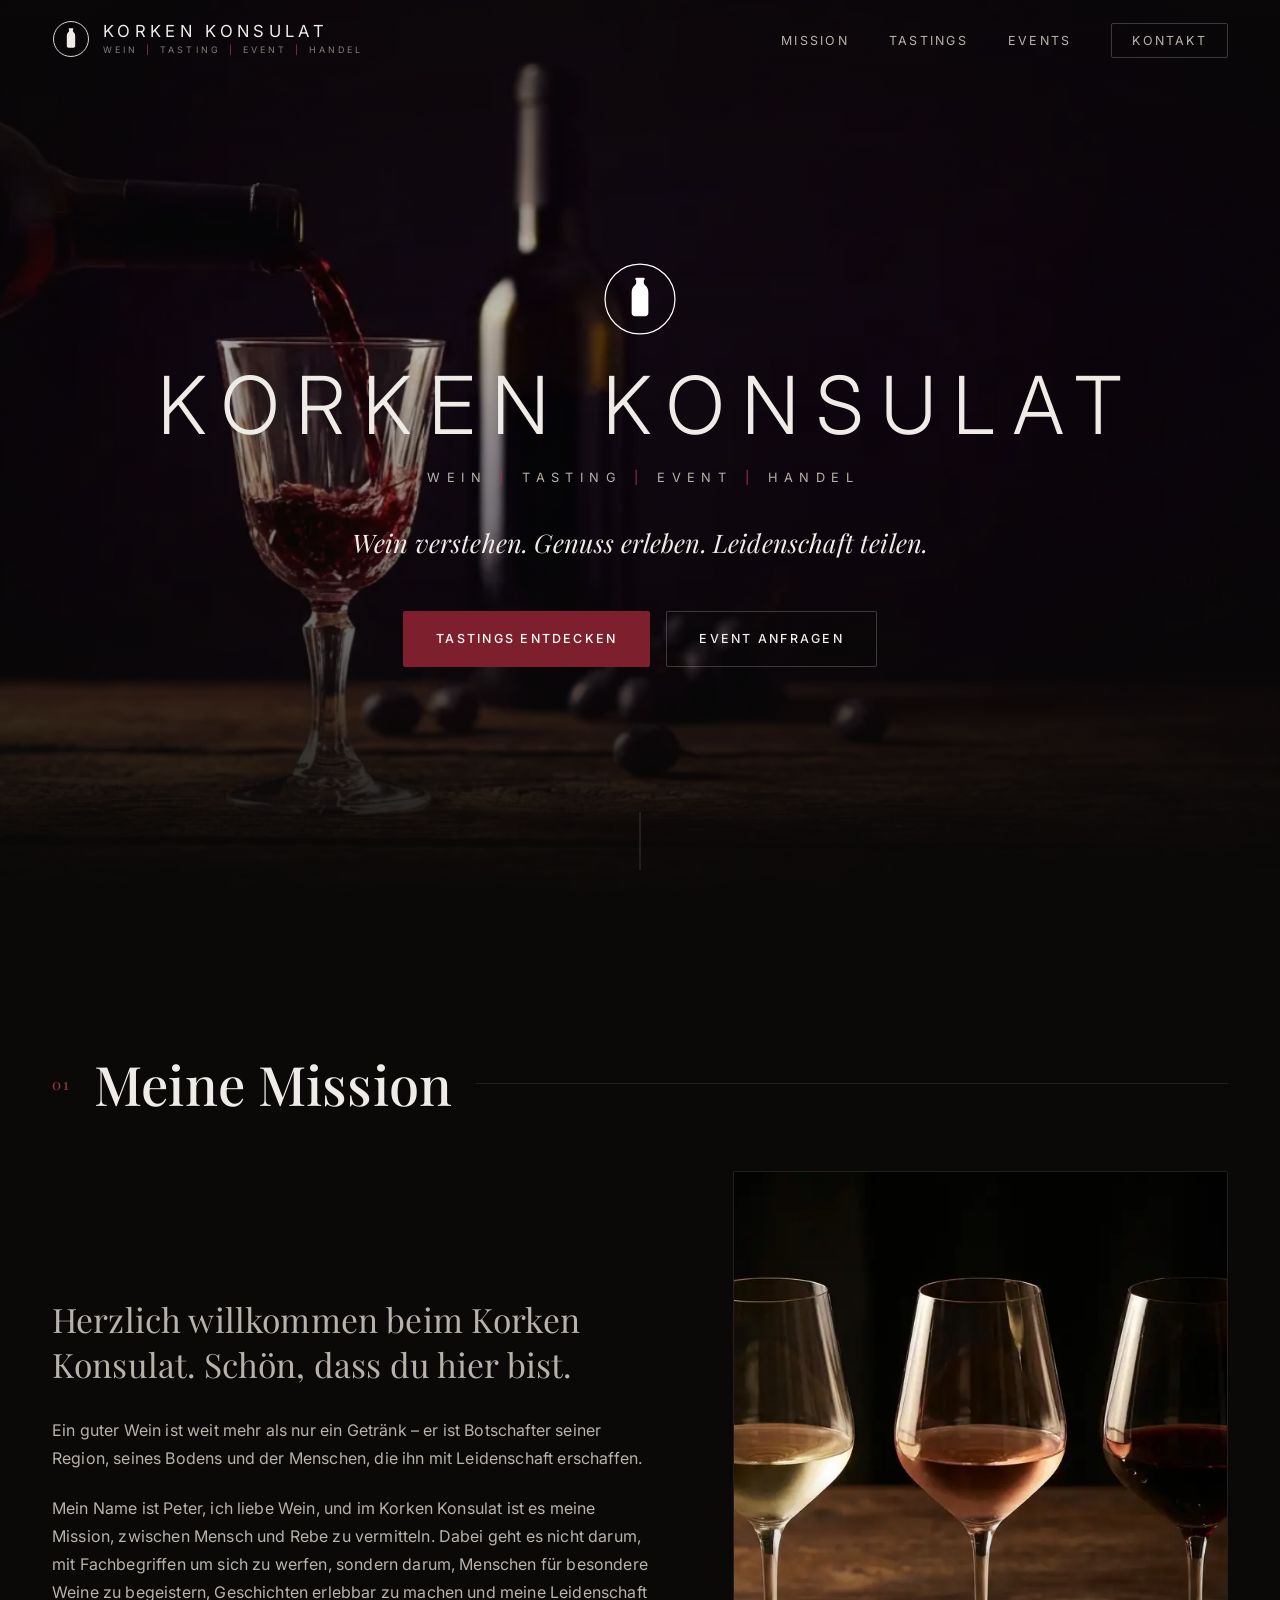
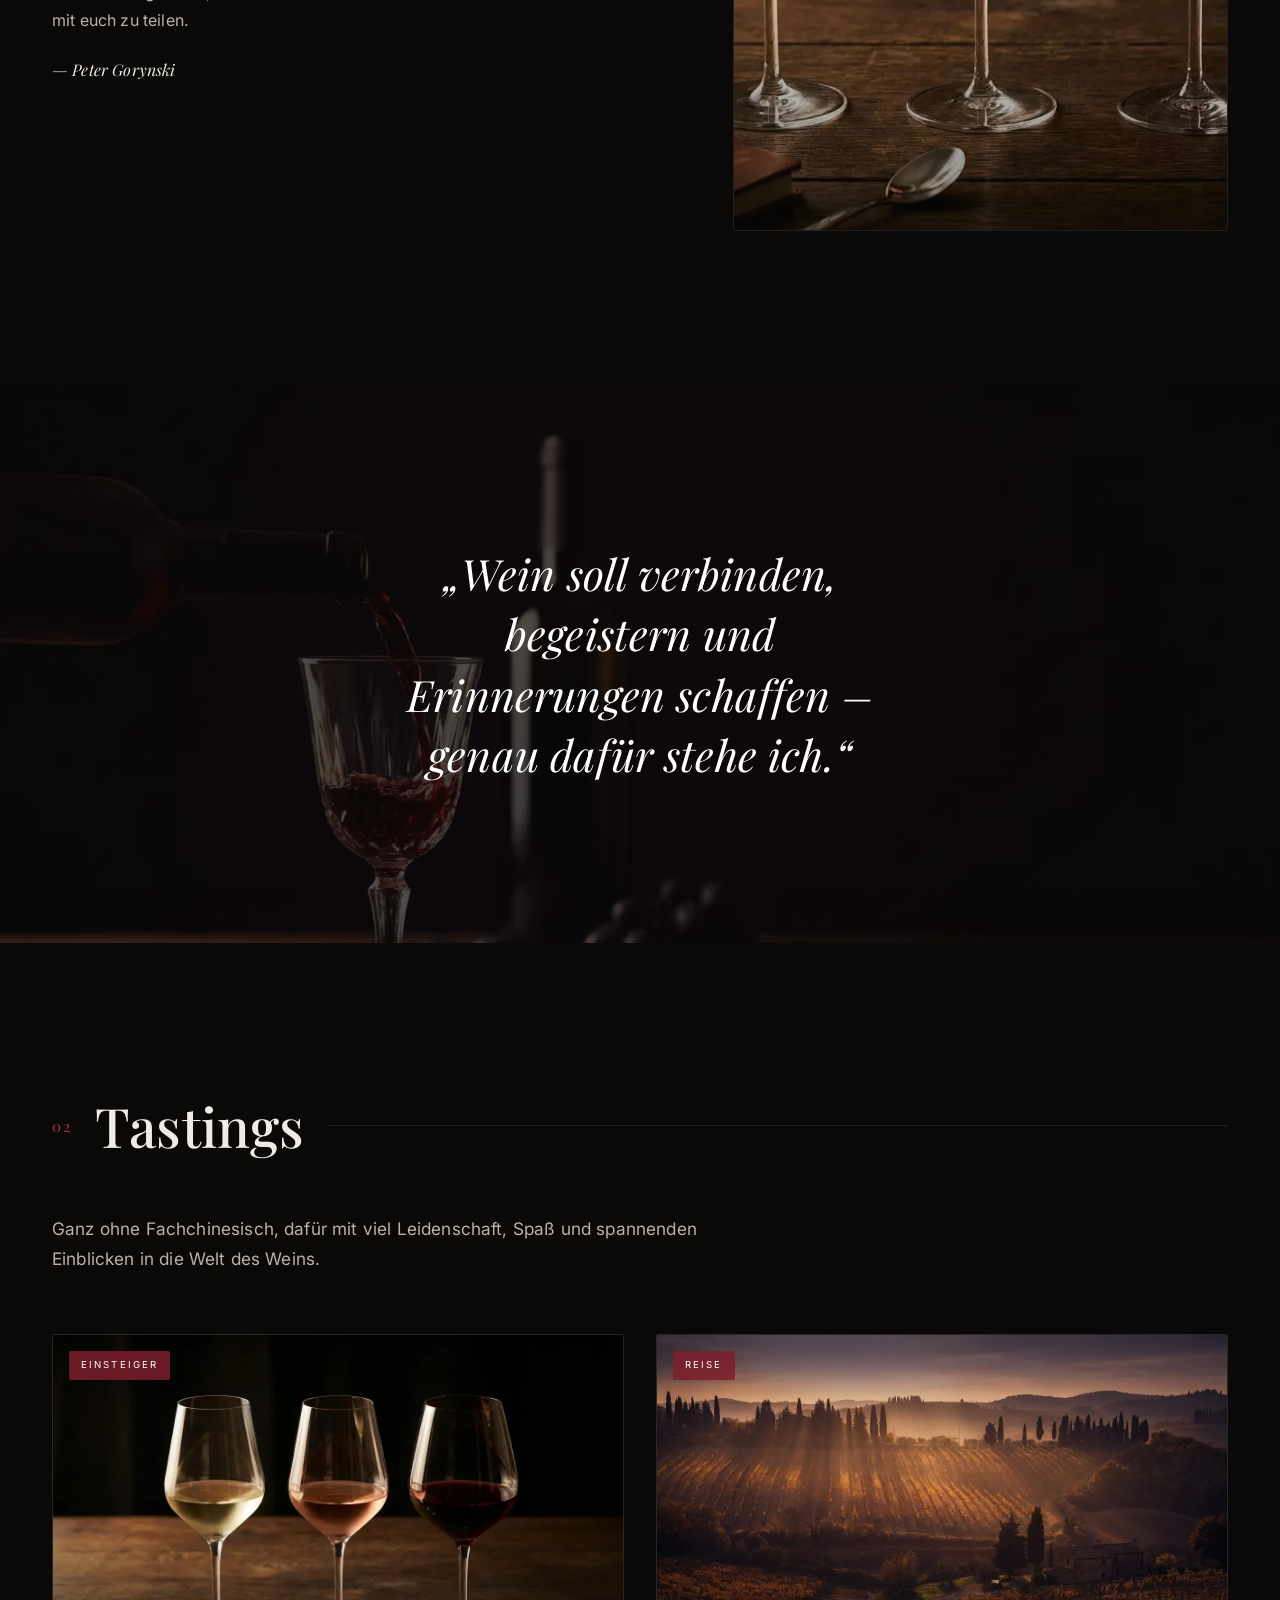
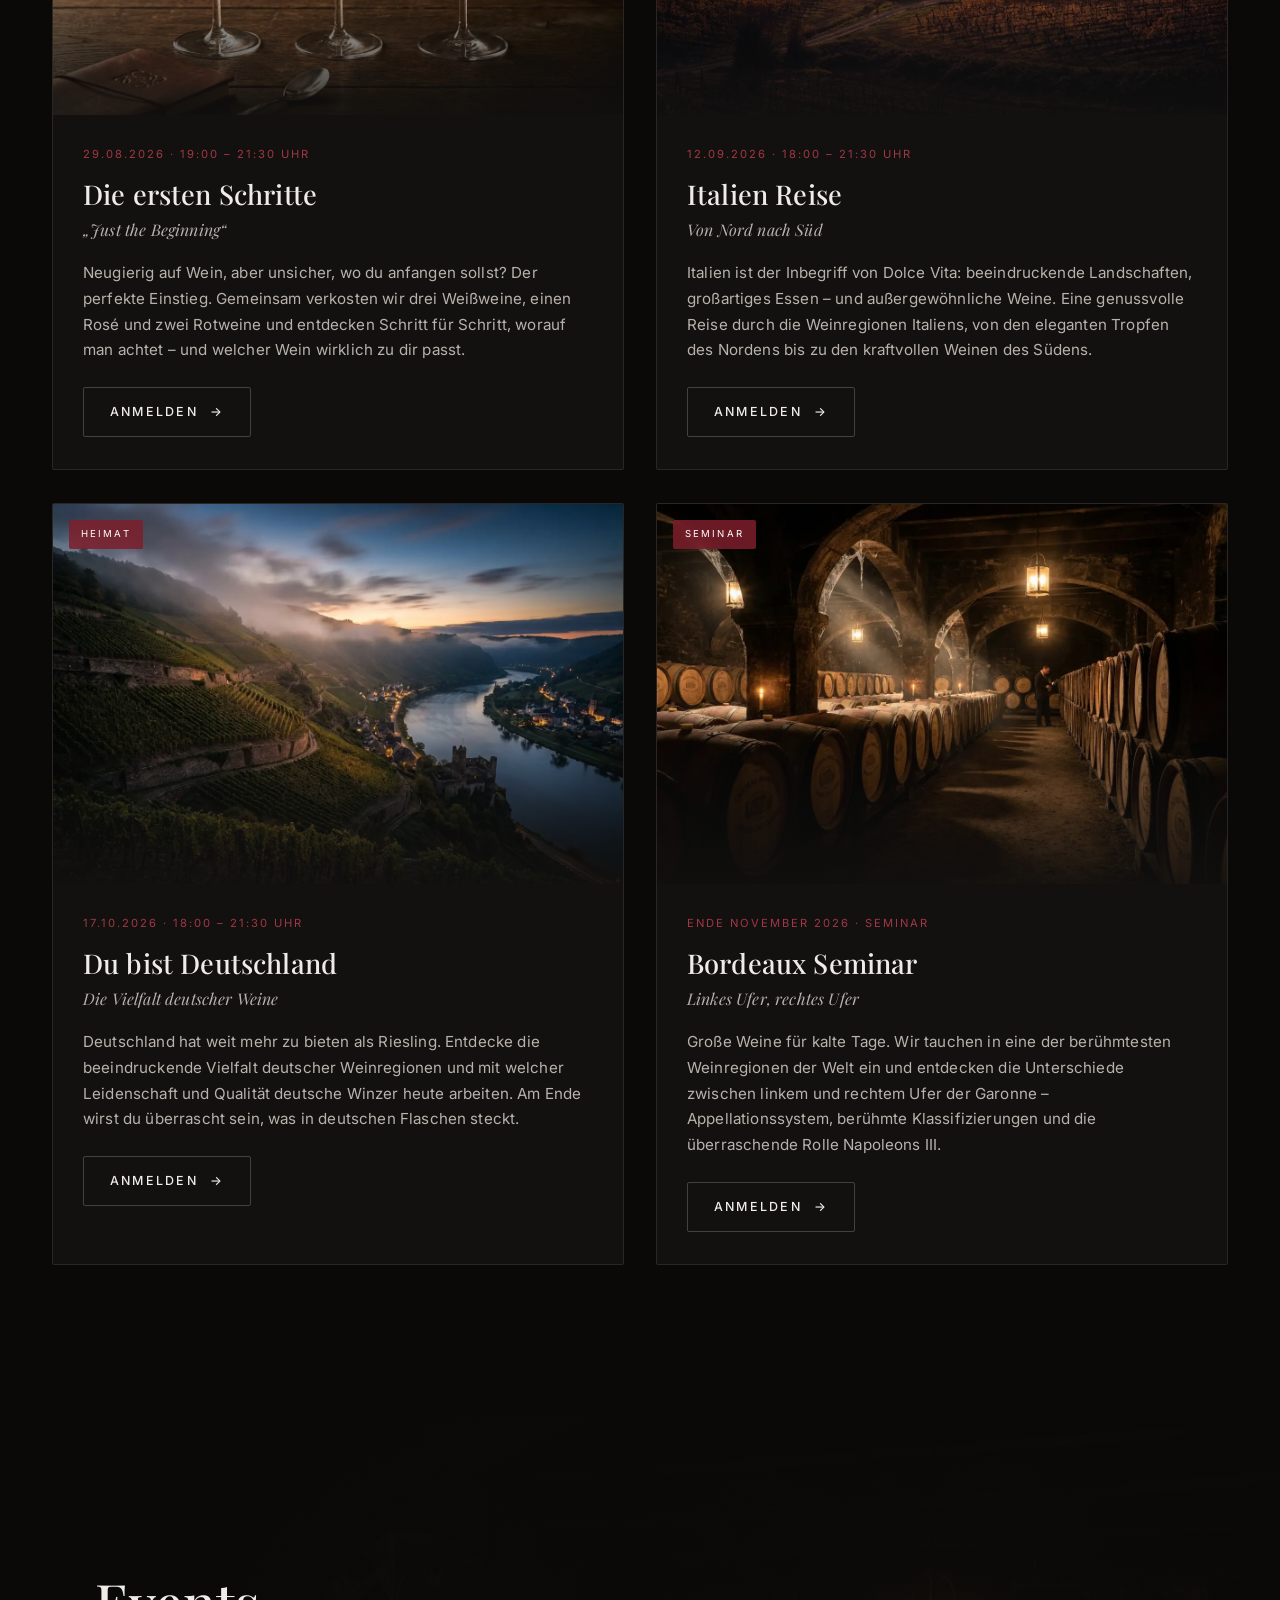
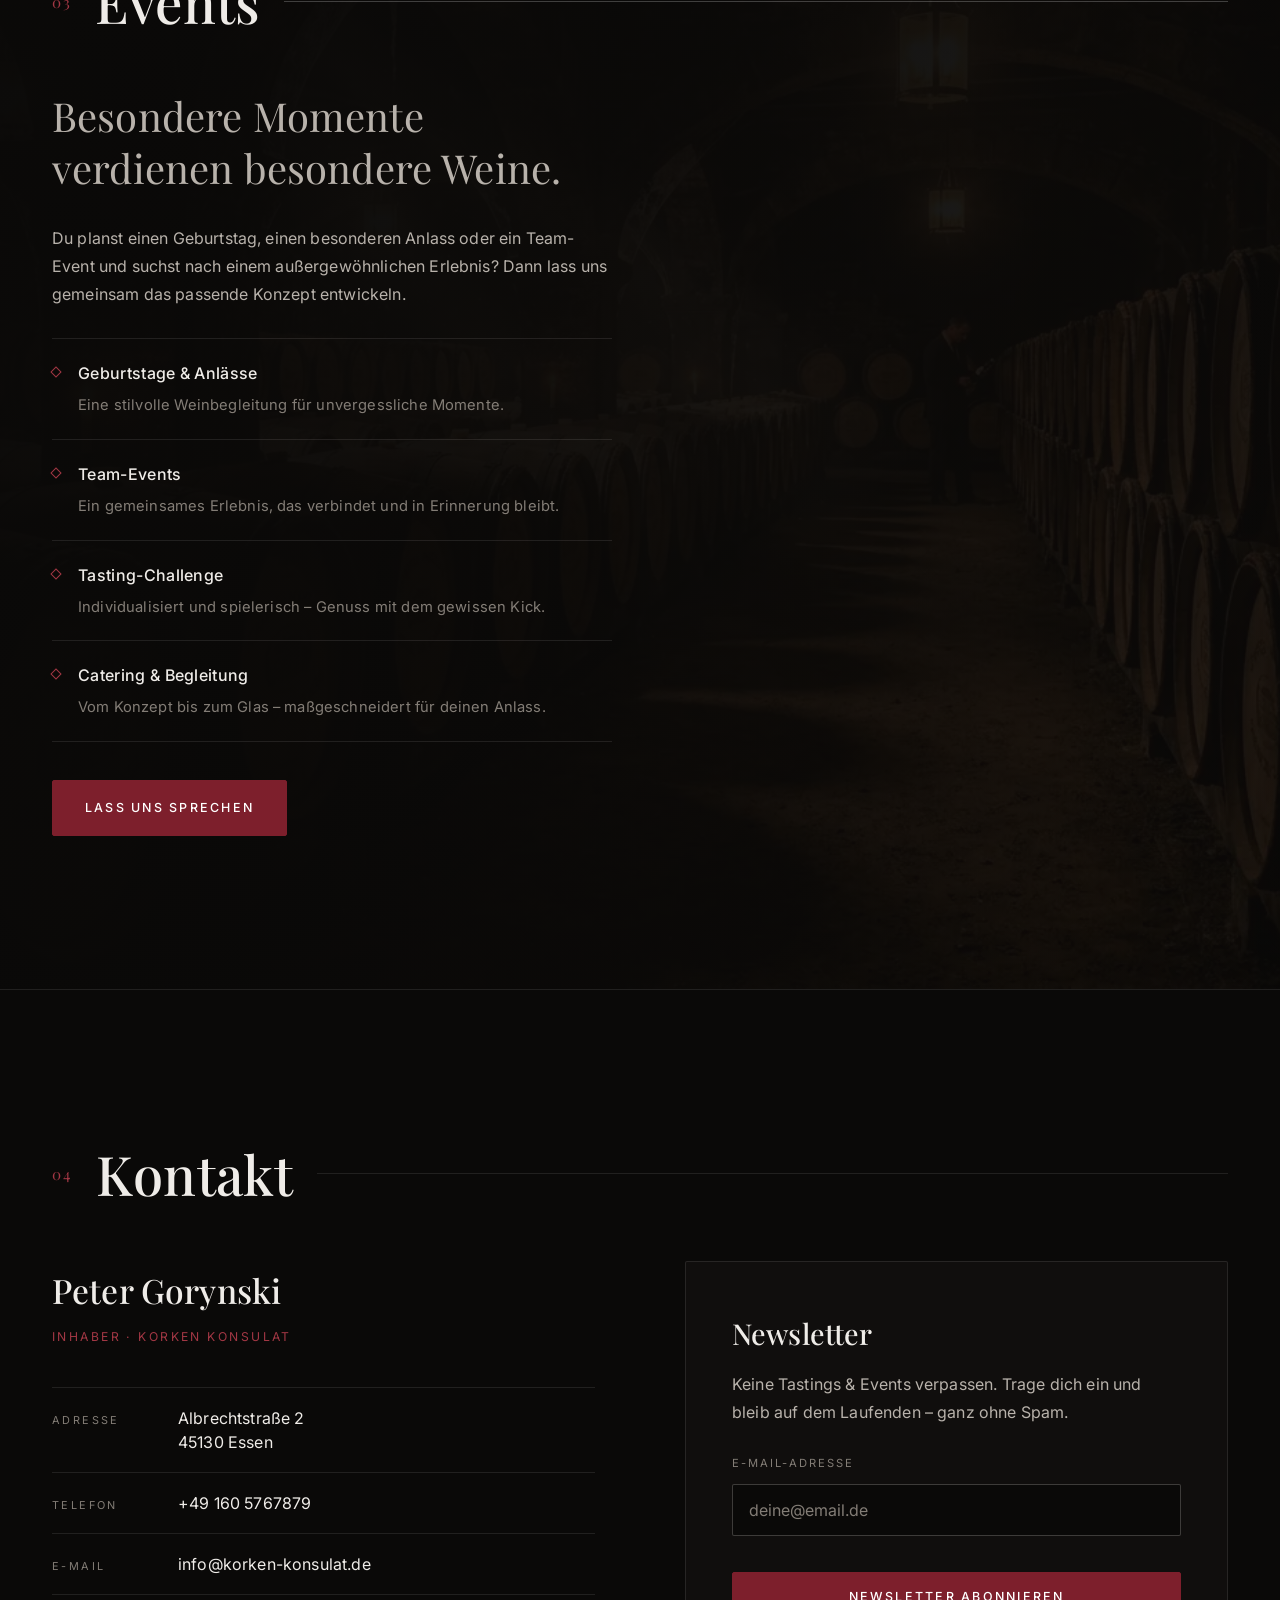
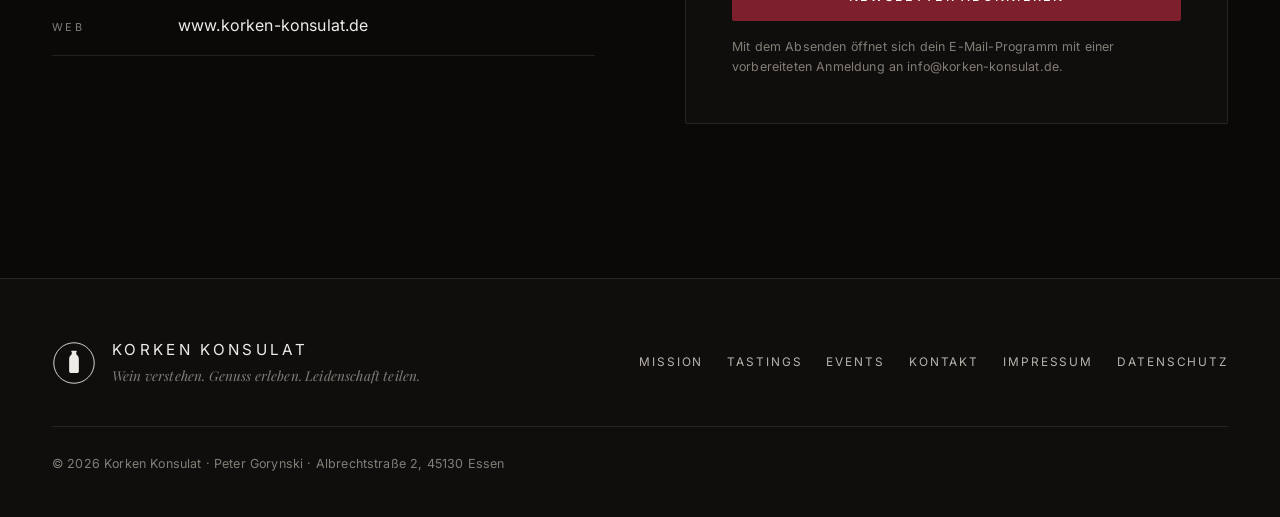
==== index.html @ 7cf1b7b3 "Initial commit" ====
<!DOCTYPE html>
<html lang="de">
<head>
  <meta charset="UTF-8" />
  <meta name="viewport" content="width=device-width, initial-scale=1.0" />
  <title>Korken Konsulat — Wein verstehen. Genuss erleben. Leidenschaft teilen.</title>
  <meta name="description" content="Korken Konsulat in Essen — Weintastings, Events & Handel. Peter Gorynski vermittelt zwischen Mensch und Rebe: besondere Weine, erlebbare Geschichten, gemeinsame Genussmomente." />
  <meta name="theme-color" content="#0a0908" />

  <meta property="og:title" content="Korken Konsulat — Wein verstehen. Genuss erleben." />
  <meta property="og:description" content="Weintastings, Events & Handel in Essen. Leidenschaft für besondere Weine." />
  <meta property="og:type" content="website" />
  <meta property="og:image" content="assets/img/hero.webp" />

  <link rel="icon" type="image/svg+xml" href="assets/emblem.svg" />

  <link rel="preconnect" href="https://fonts.googleapis.com" />
  <link rel="preconnect" href="https://fonts.gstatic.com" crossorigin />
  <link href="https://fonts.googleapis.com/css2?family=Inter:wght@200;300;400;500;600&family=Playfair+Display:ital,wght@0,400;0,500;0,600;1,400;1,500&display=swap" rel="stylesheet" />

  <link rel="preload" as="image" href="assets/img/hero.webp" />
  <link rel="stylesheet" href="styles.css" />
</head>
<body>
  <a class="skip-link" href="#mission">Zum Inhalt springen</a>

  <!-- ====================== HEADER / NAV ====================== -->
  <header class="site-header" id="siteHeader">
    <div class="container nav-inner">
      <a class="brand" href="#hero" aria-label="Korken Konsulat — Startseite">
        <span class="brand-emblem" aria-hidden="true">
          <svg viewBox="0 0 100 100" fill="none"><circle cx="50" cy="50" r="46" stroke="currentColor" stroke-width="2.4"/><path d="M45 24 h10 v4.5 c0 1.4 0.5 2.2 1.4 3 c3.1 2.7 4.6 5.6 4.6 10.2 v26.8 c0 2.4 -1.9 4.2 -4.2 4.2 h-13.6 c-2.3 0 -4.2 -1.8 -4.2 -4.2 v-26.8 c0 -4.6 1.5 -7.5 4.6 -10.2 c0.9 -0.8 1.4 -1.6 1.4 -3 z" fill="currentColor"/><rect x="44" y="22" width="12" height="3.4" rx="1" fill="currentColor"/></svg>
        </span>
        <span class="brand-text">
          <span class="brand-name">Korken Konsulat</span>
          <span class="brand-sub">Wein <i>|</i> Tasting <i>|</i> Event <i>|</i> Handel</span>
        </span>
      </a>

      <nav class="nav" aria-label="Hauptnavigation">
        <ul class="nav-list" id="navList">
          <li><a href="#mission">Mission</a></li>
          <li><a href="#tastings">Tastings</a></li>
          <li><a href="#events">Events</a></li>
          <li><a href="#kontakt" class="nav-cta">Kontakt</a></li>
        </ul>
      </nav>

      <button class="nav-toggle" id="navToggle" aria-label="Menü öffnen" aria-expanded="false" aria-controls="navList">
        <span></span><span></span><span></span>
      </button>
    </div>
  </header>

  <main>
    <!-- ====================== HERO ====================== -->
    <section class="hero" id="hero">
      <div class="hero-media" aria-hidden="true">
        <img src="assets/img/hero.webp" alt="" class="hero-img" fetchpriority="high" />
        <div class="hero-scrim"></div>
      </div>

      <div class="container hero-inner">
        <span class="hero-emblem reveal" aria-hidden="true">
          <svg viewBox="0 0 100 100" fill="none"><circle cx="50" cy="50" r="46" stroke="currentColor" stroke-width="1.6"/><path d="M45 24 h10 v4.5 c0 1.4 0.5 2.2 1.4 3 c3.1 2.7 4.6 5.6 4.6 10.2 v26.8 c0 2.4 -1.9 4.2 -4.2 4.2 h-13.6 c-2.3 0 -4.2 -1.8 -4.2 -4.2 v-26.8 c0 -4.6 1.5 -7.5 4.6 -10.2 c0.9 -0.8 1.4 -1.6 1.4 -3 z" fill="currentColor"/><rect x="44" y="22" width="12" height="3.4" rx="1" fill="currentColor"/></svg>
        </span>
        <h1 class="hero-title reveal">Korken Konsulat</h1>
        <p class="hero-sub reveal">Wein <i>|</i> Tasting <i>|</i> Event <i>|</i> Handel</p>
        <p class="hero-tagline reveal">Wein verstehen. Genuss erleben. Leidenschaft teilen.</p>
        <div class="hero-actions reveal">
          <a href="#tastings" class="btn btn-primary">Tastings entdecken</a>
          <a href="#kontakt" class="btn btn-ghost">Event anfragen</a>
        </div>
      </div>

      <a href="#mission" class="scroll-hint" aria-label="Weiter scrollen">
        <span class="scroll-hint-line"></span>
      </a>
    </section>

    <!-- ====================== 01 — MISSION ====================== -->
    <section class="section mission" id="mission">
      <div class="container">
        <div class="section-head reveal">
          <span class="section-index">01</span>
          <h2 class="section-title">Meine Mission</h2>
          <span class="section-rule" aria-hidden="true"></span>
        </div>

        <div class="mission-grid">
          <div class="mission-text reveal">
            <p class="lead">Herzlich willkommen beim Korken Konsulat. Schön, dass du hier bist.</p>
            <p>Ein guter Wein ist weit mehr als nur ein Getränk – er ist Botschafter seiner Region, seines Bodens und der Menschen, die ihn mit Leidenschaft erschaffen.</p>
            <p>Mein Name ist Peter, ich liebe Wein, und im Korken Konsulat ist es meine Mission, zwischen Mensch und Rebe zu vermitteln. Dabei geht es nicht darum, mit Fachbegriffen um sich zu werfen, sondern darum, Menschen für besondere Weine zu begeistern, Geschichten erlebbar zu machen und meine Leidenschaft mit euch zu teilen.</p>
            <p class="mission-sign">— Peter Gorynski</p>
          </div>
          <figure class="mission-figure reveal">
            <div class="figure-frame">
              <img src="assets/img/tasting-beginning.webp" alt="Drei Weingläser mit Weiß-, Rosé- und Rotwein auf dunklem Holztisch" loading="lazy" />
            </div>
          </figure>
        </div>
      </div>
    </section>

    <!-- ====================== PARALLAX CLAIM ====================== -->
    <section class="claim-band" aria-label="Leitgedanke">
      <div class="claim-media" aria-hidden="true">
        <img src="assets/img/hero.webp" alt="" loading="lazy" />
        <div class="claim-scrim"></div>
      </div>
      <div class="container claim-inner reveal">
        <p class="claim-text">„Wein soll verbinden, begeistern und Erinnerungen schaffen – genau dafür stehe ich.“</p>
      </div>
    </section>

    <!-- ====================== 02 — TASTINGS ====================== -->
    <section class="section tastings" id="tastings">
      <div class="container">
        <div class="section-head reveal">
          <span class="section-index">02</span>
          <h2 class="section-title">Tastings</h2>
          <span class="section-rule" aria-hidden="true"></span>
        </div>
        <p class="section-intro reveal">Ganz ohne Fachchinesisch, dafür mit viel Leidenschaft, Spaß und spannenden Einblicken in die Welt des Weins.</p>

        <div class="card-grid">

          <!-- Card 1 -->
          <article class="tasting-card reveal">
            <div class="card-media">
              <img src="assets/img/tasting-beginning.webp" alt="Weiß-, Rosé- und Rotwein in Gläsern nebeneinander" loading="lazy" />
              <span class="card-tag">Einsteiger</span>
            </div>
            <div class="card-body">
              <span class="card-date">29.08.2026 · 19:00 – 21:30 Uhr</span>
              <h3 class="card-title">Die ersten Schritte</h3>
              <p class="card-subtitle">„Just the Beginning“</p>
              <p class="card-text">Neugierig auf Wein, aber unsicher, wo du anfangen sollst? Der perfekte Einstieg. Gemeinsam verkosten wir drei Weißweine, einen Rosé und zwei Rotweine und entdecken Schritt für Schritt, worauf man achtet – und welcher Wein wirklich zu dir passt.</p>
              <a class="btn btn-card" href="mailto:info@korken-konsulat.de?subject=Anmeldung%20Tasting%20%E2%80%9EDie%20ersten%20Schritte%E2%80%9C%20%E2%80%93%2005.09.2026&body=Hallo%20Peter%2C%0A%0Aich%20m%C3%B6chte%20mich%20f%C3%BCr%20das%20Tasting%20%E2%80%9EDie%20ersten%20Schritte%E2%80%9C%20am%2005.09.2026%20anmelden.%0A%0AAnzahl%20Personen%3A%20%0AName%3A%20%0ATelefon%3A%20%0A%0AViele%20Gr%C3%BC%C3%9Fe">Anmelden<span class="btn-arrow" aria-hidden="true">→</span></a>
            </div>
          </article>

          <!-- Card 2 -->
          <article class="tasting-card reveal">
            <div class="card-media">
              <img src="assets/img/tasting-italy.webp" alt="Toskanische Weinberge in der Abenddämmerung mit Zypressen" loading="lazy" />
              <span class="card-tag">Reise</span>
            </div>
            <div class="card-body">
              <span class="card-date">12.09.2026 · 18:00 – 21:30 Uhr</span>
              <h3 class="card-title">Italien Reise</h3>
              <p class="card-subtitle">Von Nord nach Süd</p>
              <p class="card-text">Italien ist der Inbegriff von Dolce Vita: beeindruckende Landschaften, großartiges Essen – und außergewöhnliche Weine. Eine genussvolle Reise durch die Weinregionen Italiens, von den eleganten Tropfen des Nordens bis zu den kraftvollen Weinen des Südens.</p>
              <a class="btn btn-card" href="mailto:info@korken-konsulat.de?subject=Anmeldung%20Tasting%20%E2%80%9EItalien%20Reise%E2%80%9C%20%E2%80%93%2012.09.2026&body=Hallo%20Peter%2C%0A%0Aich%20m%C3%B6chte%20mich%20f%C3%BCr%20das%20Tasting%20%E2%80%9EItalien%20Reise%E2%80%9C%20am%2012.09.2026%20anmelden.%0A%0AAnzahl%20Personen%3A%20%0AName%3A%20%0ATelefon%3A%20%0A%0AViele%20Gr%C3%BC%C3%9Fe">Anmelden<span class="btn-arrow" aria-hidden="true">→</span></a>
            </div>
          </article>

          <!-- Card 3 -->
          <article class="tasting-card reveal">
            <div class="card-media">
              <img src="assets/img/tasting-germany.webp" alt="Steile Mosel-Weinberge in der Dämmerung über dem Fluss" loading="lazy" />
              <span class="card-tag">Heimat</span>
            </div>
            <div class="card-body">
              <span class="card-date">17.10.2026 · 18:00 – 21:30 Uhr</span>
              <h3 class="card-title">Du bist Deutschland</h3>
              <p class="card-subtitle">Die Vielfalt deutscher Weine</p>
              <p class="card-text">Deutschland hat weit mehr zu bieten als Riesling. Entdecke die beeindruckende Vielfalt deutscher Weinregionen und mit welcher Leidenschaft und Qualität deutsche Winzer heute arbeiten. Am Ende wirst du überrascht sein, was in deutschen Flaschen steckt.</p>
              <a class="btn btn-card" href="mailto:info@korken-konsulat.de?subject=Anmeldung%20Tasting%20%E2%80%9EDu%20bist%20Deutschland%E2%80%9C%20%E2%80%93%2017.10.2026&body=Hallo%20Peter%2C%0A%0Aich%20m%C3%B6chte%20mich%20f%C3%BCr%20das%20Tasting%20%E2%80%9EDu%20bist%20Deutschland%E2%80%9C%20am%2017.10.2026%20anmelden.%0A%0AAnzahl%20Personen%3A%20%0AName%3A%20%0ATelefon%3A%20%0A%0AViele%20Gr%C3%BC%C3%9Fe">Anmelden<span class="btn-arrow" aria-hidden="true">→</span></a>
            </div>
          </article>

          <!-- Card 4 -->
          <article class="tasting-card reveal">
            <div class="card-media">
              <img src="assets/img/tasting-bordeaux.webp" alt="Eichenfässer in einem dunklen Bordeaux-Weinkeller im Kerzenlicht" loading="lazy" />
              <span class="card-tag">Seminar</span>
            </div>
            <div class="card-body">
              <span class="card-date">Ende November 2026 · Seminar</span>
              <h3 class="card-title">Bordeaux Seminar</h3>
              <p class="card-subtitle">Linkes Ufer, rechtes Ufer</p>
              <p class="card-text">Große Weine für kalte Tage. Wir tauchen in eine der berühmtesten Weinregionen der Welt ein und entdecken die Unterschiede zwischen linkem und rechtem Ufer der Garonne – Appellationssystem, berühmte Klassifizierungen und die überraschende Rolle Napoleons III.</p>
              <a class="btn btn-card" href="mailto:info@korken-konsulat.de?subject=Anmeldung%20Bordeaux%20Seminar%20%E2%80%93%20Ende%20November%202026&body=Hallo%20Peter%2C%0A%0Aich%20m%C3%B6chte%20mich%20f%C3%BCr%20das%20Bordeaux%20Seminar%20(Ende%20November%202026)%20vormerken%20lassen.%0A%0AAnzahl%20Personen%3A%20%0AName%3A%20%0ATelefon%3A%20%0A%0AViele%20Gr%C3%BC%C3%9Fe">Anmelden<span class="btn-arrow" aria-hidden="true">→</span></a>
            </div>
          </article>

        </div>
      </div>
    </section>

    <!-- ====================== 03 — EVENTS ====================== -->
    <section class="section events" id="events">
      <div class="events-media" aria-hidden="true">
        <img src="assets/img/tasting-bordeaux.webp" alt="" loading="lazy" />
        <div class="events-scrim"></div>
      </div>
      <div class="container">
        <div class="section-head section-head--light reveal">
          <span class="section-index">03</span>
          <h2 class="section-title">Events</h2>
          <span class="section-rule" aria-hidden="true"></span>
        </div>

        <div class="events-panel reveal">
          <p class="events-claim">Besondere Momente verdienen besondere Weine.</p>
          <p>Du planst einen Geburtstag, einen besonderen Anlass oder ein Team-Event und suchst nach einem außergewöhnlichen Erlebnis? Dann lass uns gemeinsam das passende Konzept entwickeln.</p>

          <ul class="events-list">
            <li><span class="event-bullet" aria-hidden="true"></span><div><strong>Geburtstage &amp; Anlässe</strong><span>Eine stilvolle Weinbegleitung für unvergessliche Momente.</span></div></li>
            <li><span class="event-bullet" aria-hidden="true"></span><div><strong>Team-Events</strong><span>Ein gemeinsames Erlebnis, das verbindet und in Erinnerung bleibt.</span></div></li>
            <li><span class="event-bullet" aria-hidden="true"></span><div><strong>Tasting-Challenge</strong><span>Individualisiert und spielerisch – Genuss mit dem gewissen Kick.</span></div></li>
            <li><span class="event-bullet" aria-hidden="true"></span><div><strong>Catering &amp; Begleitung</strong><span>Vom Konzept bis zum Glas – maßgeschneidert für deinen Anlass.</span></div></li>
          </ul>

          <a class="btn btn-primary" href="mailto:info@korken-konsulat.de?subject=Event-Anfrage%20Korken%20Konsulat&body=Hallo%20Peter%2C%0A%0Aich%20interessiere%20mich%20f%C3%BCr%20ein%20individuelles%20Event.%0A%0AAnlass%3A%20%0ADatum%20(Wunsch)%3A%20%0AAnzahl%20Personen%3A%20%0AName%3A%20%0ATelefon%3A%20%0A%0AViele%20Gr%C3%BC%C3%9Fe">Lass uns sprechen</a>
        </div>
      </div>
    </section>

    <!-- ====================== 04 — KONTAKT ====================== -->
    <section class="section kontakt" id="kontakt">
      <div class="container">
        <div class="section-head reveal">
          <span class="section-index">04</span>
          <h2 class="section-title">Kontakt</h2>
          <span class="section-rule" aria-hidden="true"></span>
        </div>

        <div class="kontakt-grid">
          <div class="kontakt-info reveal">
            <p class="kontakt-name">Peter Gorynski</p>
            <p class="kontakt-role">Inhaber · Korken Konsulat</p>
            <ul class="kontakt-details">
              <li>
                <span class="k-label">Adresse</span>
                <a href="https://maps.google.com/?q=Albrechtstra%C3%9Fe%202%2C%2045130%20Essen" target="_blank" rel="noopener">Albrechtstraße 2<br />45130 Essen</a>
              </li>
              <li><span class="k-label">Telefon</span><a href="tel:+491605767879">+49 160 5767879</a></li>
              <li><span class="k-label">E-Mail</span><a href="mailto:info@korken-konsulat.de">info@korken-konsulat.de</a></li>
              <li><span class="k-label">Web</span><a href="https://www.korken-konsulat.de" target="_blank" rel="noopener">www.korken-konsulat.de</a></li>
            </ul>
          </div>

          <div class="kontakt-newsletter reveal">
            <h3 class="newsletter-title">Newsletter</h3>
            <p class="newsletter-text">Keine Tastings &amp; Events verpassen. Trage dich ein und bleib auf dem Laufenden – ganz ohne Spam.</p>
            <form class="newsletter-form" id="newsletterForm" novalidate>
              <label class="field">
                <span class="field-label">E-Mail-Adresse</span>
                <input type="email" id="newsletterEmail" name="email" placeholder="deine@email.de" autocomplete="email" required />
              </label>
              <p class="form-error" id="newsletterError" role="alert" aria-live="polite"></p>
              <button type="submit" class="btn btn-primary btn-block">Newsletter abonnieren</button>
              <p class="form-note">Mit dem Absenden öffnet sich dein E-Mail-Programm mit einer vorbereiteten Anmeldung an info@korken-konsulat.de.</p>
            </form>
          </div>
        </div>
      </div>
    </section>
  </main>

  <!-- ====================== FOOTER ====================== -->
  <footer class="site-footer">
    <div class="container footer-inner">
      <div class="footer-brand">
        <span class="brand-emblem footer-emblem" aria-hidden="true">
          <svg viewBox="0 0 100 100" fill="none"><circle cx="50" cy="50" r="46" stroke="currentColor" stroke-width="2"/><path d="M45 24 h10 v4.5 c0 1.4 0.5 2.2 1.4 3 c3.1 2.7 4.6 5.6 4.6 10.2 v26.8 c0 2.4 -1.9 4.2 -4.2 4.2 h-13.6 c-2.3 0 -4.2 -1.8 -4.2 -4.2 v-26.8 c0 -4.6 1.5 -7.5 4.6 -10.2 c0.9 -0.8 1.4 -1.6 1.4 -3 z" fill="currentColor"/><rect x="44" y="22" width="12" height="3.4" rx="1" fill="currentColor"/></svg>
        </span>
        <div>
          <p class="footer-name">Korken Konsulat</p>
          <p class="footer-claim">Wein verstehen. Genuss erleben. Leidenschaft teilen.</p>
        </div>
      </div>
      <nav class="footer-nav" aria-label="Footer-Navigation">
        <a href="#mission">Mission</a>
        <a href="#tastings">Tastings</a>
        <a href="#events">Events</a>
        <a href="#kontakt">Kontakt</a>
        <a href="impressum.html">Impressum</a>
        <a href="datenschutz.html">Datenschutz</a>
      </nav>
      <p class="footer-copy">© <span id="year"></span> Korken Konsulat · Peter Gorynski · Albrechtstraße 2, 45130 Essen</p>
    </div>
  </footer>

  <script src="script.js"></script>
</body>
</html>
---- styles.css ----
/* ===================================================================
   KORKEN KONSULAT — immersiv, cinematisch, dunkel
   Tiefschwarz · Weiß/Grau · dunkles Bordeauxrot · feine Linien
   =================================================================== */

:root {
  --bg:            #0a0908;
  --bg-elev:       #100e0d;
  --bg-card:       #121110;
  --bordeaux:      #7d1f2c;
  --bordeaux-soft: #a23744;
  --bordeaux-glow: rgba(125, 31, 44, 0.40);

  --text:          #efece8;
  --text-soft:     #b8b2ab;
  --text-muted:    #837d76;

  --line:          rgba(239, 236, 232, 0.10);
  --line-strong:   rgba(239, 236, 232, 0.22);

  --font-head: "Playfair Display", Georgia, "Times New Roman", serif;
  --font-body: "Inter", -apple-system, BlinkMacSystemFont, "Segoe UI", Roboto, sans-serif;

  --container: 1240px;
  --radius: 2px;
  --ease: cubic-bezier(0.22, 0.61, 0.36, 1);
  --header-h: 78px;
}

*, *::before, *::after { box-sizing: border-box; }
* { margin: 0; padding: 0; }

html {
  scroll-behavior: smooth;
  scroll-padding-top: var(--header-h);
  -webkit-text-size-adjust: 100%;
}

body {
  font-family: var(--font-body);
  background: var(--bg);
  color: var(--text);
  line-height: 1.75;
  font-size: 16px;
  letter-spacing: 0.01em;
  overflow-x: hidden;
  -webkit-font-smoothing: antialiased;
  text-rendering: optimizeLegibility;
}

img { display: block; max-width: 100%; height: auto; }
a { color: inherit; text-decoration: none; }
::selection { background: var(--bordeaux); color: #fff; }

.container {
  width: 100%;
  max-width: var(--container);
  margin-inline: auto;
  padding-inline: 32px;
}

.skip-link {
  position: absolute; left: -999px; top: 0;
  background: var(--bordeaux); color: #fff;
  padding: 10px 18px; z-index: 300;
}
.skip-link:focus { left: 12px; top: 12px; }

a:focus-visible, button:focus-visible, input:focus-visible {
  outline: 2px solid var(--bordeaux-soft);
  outline-offset: 3px;
  border-radius: var(--radius);
}

/* ===================================================================
   MARKE / EMBLEM
   =================================================================== */
.brand-emblem { display: inline-flex; color: var(--text); }
.brand-emblem svg { width: 100%; height: 100%; display: block; }

.brand-sub i,
.hero-sub i { color: var(--bordeaux-soft); font-style: normal; margin: 0 2px; }

/* ===================================================================
   HEADER / NAV
   =================================================================== */
.site-header {
  position: fixed; inset: 0 0 auto 0;
  height: var(--header-h); z-index: 100;
  display: flex; align-items: center;
  transition: background 0.4s var(--ease), border-color 0.4s var(--ease), backdrop-filter 0.4s var(--ease);
  border-bottom: 1px solid transparent;
}
.site-header.scrolled {
  background: rgba(10, 9, 8, 0.78);
  backdrop-filter: blur(16px);
  -webkit-backdrop-filter: blur(16px);
  border-bottom-color: var(--line);
}

.nav-inner { display: flex; align-items: center; justify-content: space-between; gap: 24px; }

.brand { display: flex; align-items: center; gap: 13px; }
.brand .brand-emblem { width: 38px; height: 38px; }
.brand-text { display: flex; flex-direction: column; line-height: 1.1; }
.brand-name {
  font-family: var(--font-body);
  font-weight: 400;
  font-size: 1.04rem;
  letter-spacing: 0.26em;
  text-transform: uppercase;
}
.brand-sub {
  font-size: 0.56rem;
  letter-spacing: 0.34em;
  text-transform: uppercase;
  color: var(--text-muted);
  margin-top: 5px;
}

.nav-list { list-style: none; display: flex; align-items: center; gap: 40px; }
.nav-list a {
  position: relative;
  font-size: 0.78rem; letter-spacing: 0.18em; text-transform: uppercase;
  color: var(--text-soft);
  transition: color 0.3s var(--ease);
  padding: 6px 0;
}
.nav-list a::after {
  content: ""; position: absolute; left: 0; bottom: 0;
  width: 0; height: 1px; background: var(--bordeaux-soft);
  transition: width 0.35s var(--ease);
}
.nav-list a:hover, .nav-list a.active { color: var(--text); }
.nav-list a:hover::after, .nav-list a.active::after { width: 100%; }

.nav-cta {
  border: 1px solid var(--line-strong);
  padding: 9px 20px !important;
  border-radius: var(--radius);
  transition: border-color 0.3s var(--ease), background 0.3s var(--ease), color 0.3s var(--ease) !important;
}
.nav-cta::after { display: none; }
.nav-cta:hover { border-color: var(--bordeaux); background: var(--bordeaux); color: #fff !important; }

.nav-toggle {
  display: none; flex-direction: column; justify-content: center; gap: 5px;
  width: 44px; height: 44px; background: none; border: 0; cursor: pointer;
}
.nav-toggle span {
  display: block; width: 24px; height: 1.5px; background: var(--text); margin-left: auto;
  transition: transform 0.35s var(--ease), opacity 0.25s var(--ease);
}
.nav-toggle[aria-expanded="true"] span:nth-child(1) { transform: translateY(6.5px) rotate(45deg); }
.nav-toggle[aria-expanded="true"] span:nth-child(2) { opacity: 0; }
.nav-toggle[aria-expanded="true"] span:nth-child(3) { transform: translateY(-6.5px) rotate(-45deg); }

/* ===================================================================
   BUTTONS
   =================================================================== */
.btn {
  display: inline-flex; align-items: center; justify-content: center; gap: 12px;
  font-family: var(--font-body);
  font-size: 0.78rem; font-weight: 500; letter-spacing: 0.18em; text-transform: uppercase;
  padding: 16px 32px; border-radius: var(--radius);
  cursor: pointer; border: 1px solid transparent;
  transition: background 0.35s var(--ease), color 0.35s var(--ease),
              border-color 0.35s var(--ease), transform 0.35s var(--ease), box-shadow 0.35s var(--ease);
  -webkit-tap-highlight-color: transparent;
}
.btn-primary { background: var(--bordeaux); color: #fff; border-color: var(--bordeaux); }
.btn-primary:hover {
  background: var(--bordeaux-soft); border-color: var(--bordeaux-soft);
  transform: translateY(-2px); box-shadow: 0 14px 34px -14px var(--bordeaux-glow);
}
.btn-ghost { background: rgba(10,9,8,0.25); color: var(--text); border-color: var(--line-strong); backdrop-filter: blur(4px); }
.btn-ghost:hover { border-color: #fff; color: #fff; transform: translateY(-2px); }
.btn-block { width: 100%; }

.btn-card {
  align-self: flex-start;
  background: transparent; color: var(--text);
  border: 1px solid var(--line-strong);
  padding: 13px 26px; margin-top: 24px;
}
.btn-card .btn-arrow { transition: transform 0.35s var(--ease); }
.btn-card:hover { background: var(--bordeaux); border-color: var(--bordeaux); color: #fff; }
.btn-card:hover .btn-arrow { transform: translateX(5px); }

/* ===================================================================
   HERO
   =================================================================== */
.hero {
  position: relative; min-height: 100vh; min-height: 100svh;
  display: flex; align-items: center; justify-content: center;
  text-align: center; overflow: hidden;
  padding: calc(var(--header-h) + 40px) 0 90px;
}
.hero-media { position: absolute; inset: 0; z-index: 0; }
.hero-img {
  width: 100%; height: 100%; object-fit: cover; object-position: center 40%;
  transform: scale(1.08); animation: heroZoom 14s var(--ease) forwards;
}
@keyframes heroZoom { to { transform: scale(1); } }
.hero-scrim {
  position: absolute; inset: 0;
  background:
    linear-gradient(to bottom, rgba(10,9,8,0.55) 0%, rgba(10,9,8,0.25) 35%, rgba(10,9,8,0.55) 70%, rgba(10,9,8,0.96) 100%),
    radial-gradient(80% 70% at 50% 45%, transparent 30%, rgba(10,9,8,0.55) 100%);
}
.hero-inner { position: relative; z-index: 2; }
.hero-emblem { display: inline-flex; width: 76px; height: 76px; color: #fff; margin-bottom: 26px; }
.hero-title {
  font-family: var(--font-body);
  font-weight: 300;
  font-size: clamp(2.3rem, 7.5vw, 5rem);
  line-height: 1.05; letter-spacing: 0.22em; text-transform: uppercase;
  padding-left: 0.22em;
}
.hero-sub {
  font-size: clamp(0.62rem, 1.6vw, 0.8rem);
  letter-spacing: 0.5em; text-transform: uppercase;
  color: var(--text-soft); margin-top: 20px; padding-left: 0.5em;
}
.hero-tagline {
  font-family: var(--font-head); font-style: italic; font-weight: 400;
  font-size: clamp(1.1rem, 2.8vw, 1.6rem);
  color: var(--text); margin-top: 30px;
}
.hero-actions { display: flex; gap: 16px; justify-content: center; flex-wrap: wrap; margin-top: 46px; }

.scroll-hint { position: absolute; left: 50%; bottom: 30px; transform: translateX(-50%); z-index: 2; }
.scroll-hint-line { display: block; width: 1px; height: 58px; background: rgba(255,255,255,0.18); position: relative; overflow: hidden; }
.scroll-hint-line::after {
  content: ""; position: absolute; top: -58px; left: 0; width: 1px; height: 58px;
  background: linear-gradient(to bottom, transparent, #fff);
  animation: scrollLine 2.4s var(--ease) infinite;
}
@keyframes scrollLine { 0% { transform: translateY(0); } 100% { transform: translateY(116px); } }

/* ===================================================================
   SECTIONS (gemeinsam)
   =================================================================== */
.section { position: relative; padding: clamp(84px, 12vw, 160px) 0; }
.section.mission { border-top: 0; }

.section-head { display: flex; align-items: center; gap: 24px; margin-bottom: 58px; }
.section-index { font-family: var(--font-head); font-size: 0.95rem; color: var(--bordeaux-soft); letter-spacing: 0.1em; }
.section-title {
  font-family: var(--font-head); font-weight: 500;
  font-size: clamp(2.1rem, 5vw, 3.4rem); line-height: 1.1; white-space: nowrap;
}
.section-rule { flex: 1; height: 1px; background: var(--line); }
.section-head--light .section-index { color: var(--bordeaux-soft); }
.section-head--light .section-rule { background: rgba(255,255,255,0.22); }

.section-intro { max-width: 62ch; color: var(--text-soft); font-size: 1.08rem; margin-bottom: 60px; }

/* ===================================================================
   01 — MISSION
   =================================================================== */
.mission-grid {
  display: grid; grid-template-columns: 1.1fr 0.9fr;
  gap: clamp(40px, 6vw, 90px); align-items: center;
}
.mission-text .lead {
  font-family: var(--font-head); font-size: clamp(1.5rem, 3vw, 2.1rem);
  line-height: 1.35; margin-bottom: 28px;
}
.mission-text p { color: var(--text-soft); margin-bottom: 22px; }
.mission-sign { font-family: var(--font-head); font-style: italic; color: var(--text) !important; margin-top: 6px; }

.mission-figure { margin: 0; }
.figure-frame {
  position: relative; overflow: hidden; border-radius: var(--radius);
  border: 1px solid var(--line); aspect-ratio: 3 / 4;
}
.figure-frame img { width: 100%; height: 100%; object-fit: cover; transition: transform 1.2s var(--ease); }
.mission-figure:hover .figure-frame img { transform: scale(1.05); }
.figure-frame::after {
  content: ""; position: absolute; inset: 0;
  background: linear-gradient(to top, rgba(10,9,8,0.5), transparent 55%);
  pointer-events: none;
}

/* ===================================================================
   PARALLAX CLAIM BAND
   =================================================================== */
.claim-band {
  position: relative; min-height: 62vh; display: flex; align-items: center;
  overflow: hidden; text-align: center;
}
.claim-media { position: absolute; inset: 0; z-index: 0; }
.claim-media img {
  width: 100%; height: 130%; object-fit: cover; object-position: center 30%;
  will-change: transform;
}
.claim-scrim { position: absolute; inset: 0; background: rgba(10,9,8,0.72); }
.claim-inner { position: relative; z-index: 2; }
.claim-text {
  font-family: var(--font-head); font-style: italic; font-weight: 400;
  font-size: clamp(1.5rem, 3.8vw, 2.7rem); line-height: 1.4;
  max-width: 22ch; margin: 0 auto; color: #fff;
}

/* ===================================================================
   02 — TASTINGS
   =================================================================== */
.card-grid { display: grid; grid-template-columns: repeat(2, 1fr); gap: 32px; }
.tasting-card {
  display: flex; flex-direction: column;
  background: var(--bg-card); border: 1px solid var(--line);
  border-radius: var(--radius); overflow: hidden;
  transition: border-color 0.4s var(--ease), transform 0.4s var(--ease), box-shadow 0.4s var(--ease);
}
.tasting-card:hover {
  border-color: var(--bordeaux); transform: translateY(-6px);
  box-shadow: 0 36px 70px -34px rgba(0,0,0,0.85);
}

.card-media { position: relative; aspect-ratio: 3 / 2; overflow: hidden; }
.card-media img {
  width: 100%; height: 100%; object-fit: cover;
  transition: transform 1.1s var(--ease);
}
.tasting-card:hover .card-media img { transform: scale(1.07); }
.card-media::after {
  content: ""; position: absolute; inset: 0;
  background: linear-gradient(to top, rgba(18,17,16,0.85), transparent 50%);
}
.card-tag {
  position: absolute; top: 16px; left: 16px; z-index: 2;
  font-size: 0.6rem; letter-spacing: 0.22em; text-transform: uppercase;
  color: #fff; background: rgba(125,31,44,0.85);
  backdrop-filter: blur(4px);
  padding: 6px 12px; border-radius: var(--radius);
}

.card-body { display: flex; flex-direction: column; flex: 1; padding: 30px 30px 32px; }
.card-date { font-size: 0.7rem; letter-spacing: 0.18em; text-transform: uppercase; color: var(--bordeaux-soft); margin-bottom: 14px; }
.card-title { font-family: var(--font-head); font-weight: 500; font-size: 1.7rem; line-height: 1.15; }
.card-subtitle { font-family: var(--font-head); font-style: italic; color: var(--text-soft); margin: 6px 0 16px; }
.card-text { color: var(--text-soft); font-size: 0.95rem; line-height: 1.7; }

/* ===================================================================
   03 — EVENTS (Full-bleed Bild + Panel)
   =================================================================== */
.events { overflow: hidden; }
.events-media { position: absolute; inset: 0; z-index: 0; }
.events-media img { width: 100%; height: 100%; object-fit: cover; object-position: center; }
.events-scrim {
  position: absolute; inset: 0;
  background:
    linear-gradient(to right, rgba(10,9,8,0.94) 0%, rgba(10,9,8,0.80) 45%, rgba(10,9,8,0.45) 100%),
    linear-gradient(to bottom, rgba(10,9,8,0.9), rgba(10,9,8,0.7));
}
.events .container { position: relative; z-index: 2; }
.events-panel { max-width: 560px; }
.events-claim { font-family: var(--font-head); font-size: clamp(1.7rem, 3.6vw, 2.5rem); line-height: 1.3; margin-bottom: 24px; }
.events-panel > p { color: var(--text-soft); margin-bottom: 30px; }

.events-list { list-style: none; display: flex; flex-direction: column; margin-bottom: 38px; }
.events-list li { display: flex; gap: 18px; align-items: flex-start; padding: 20px 0; border-bottom: 1px solid var(--line); }
.events-list li:first-child { border-top: 1px solid var(--line); }
.event-bullet {
  flex: none; width: 8px; height: 8px; margin-top: 9px;
  border: 1px solid var(--bordeaux-soft); transform: rotate(45deg);
  transition: background 0.35s var(--ease), transform 0.35s var(--ease);
}
.events-list li:hover .event-bullet { background: var(--bordeaux); transform: rotate(45deg) scale(1.25); }
.events-list strong { display: block; font-weight: 500; letter-spacing: 0.02em; margin-bottom: 3px; }
.events-list span { color: var(--text-muted); font-size: 0.92rem; }

/* ===================================================================
   04 — KONTAKT
   =================================================================== */
.kontakt { border-top: 1px solid var(--line); }
.kontakt-grid { display: grid; grid-template-columns: 1fr 1fr; gap: clamp(40px, 7vw, 90px); }
.kontakt-name { font-family: var(--font-head); font-size: 2.1rem; font-weight: 500; }
.kontakt-role { color: var(--bordeaux-soft); font-size: 0.76rem; letter-spacing: 0.2em; text-transform: uppercase; margin-top: 6px; margin-bottom: 40px; }
.kontakt-details { list-style: none; }
.kontakt-details li { display: grid; grid-template-columns: 110px 1fr; gap: 16px; padding: 18px 0; border-top: 1px solid var(--line); align-items: baseline; }
.kontakt-details li:last-child { border-bottom: 1px solid var(--line); }
.k-label { font-size: 0.68rem; letter-spacing: 0.22em; text-transform: uppercase; color: var(--text-muted); }
.kontakt-details a { color: var(--text); transition: color 0.3s var(--ease); line-height: 1.5; }
.kontakt-details a:hover { color: var(--bordeaux-soft); }

.kontakt-newsletter {
  background: var(--bg-elev); border: 1px solid var(--line);
  border-radius: var(--radius); padding: clamp(28px, 4vw, 46px); align-self: start;
}
.newsletter-title { font-family: var(--font-head); font-weight: 500; font-size: 1.8rem; margin-bottom: 12px; }
.newsletter-text { color: var(--text-soft); margin-bottom: 28px; }
.field { display: block; }
.field-label { display: block; font-size: 0.7rem; letter-spacing: 0.18em; text-transform: uppercase; color: var(--text-muted); margin-bottom: 10px; }
.newsletter-form input[type="email"] {
  width: 100%; background: var(--bg); border: 1px solid var(--line-strong);
  border-radius: var(--radius); color: var(--text);
  font-family: var(--font-body); font-size: 1rem; padding: 15px 16px;
  transition: border-color 0.3s var(--ease), background 0.3s var(--ease);
}
.newsletter-form input::placeholder { color: var(--text-muted); }
.newsletter-form input:focus { border-color: var(--bordeaux-soft); background: #0c0a09; outline: none; }
.newsletter-form input.invalid { border-color: var(--bordeaux-soft); }
.form-error { min-height: 1.1em; color: var(--bordeaux-soft); font-size: 0.82rem; margin: 8px 0 14px; }
.form-note { color: var(--text-muted); font-size: 0.78rem; margin-top: 16px; line-height: 1.6; }
.newsletter-form.sent .btn-primary { background: #2f5d3a; border-color: #2f5d3a; }

/* ===================================================================
   FOOTER
   =================================================================== */
.site-footer { border-top: 1px solid var(--line); padding: 58px 0 42px; background: var(--bg-elev); }
.footer-inner { display: flex; flex-wrap: wrap; gap: 30px; align-items: center; justify-content: space-between; }
.footer-brand { display: flex; align-items: center; gap: 16px; }
.footer-emblem { width: 44px; height: 44px; color: var(--text); }
.footer-name { font-family: var(--font-body); font-size: 0.95rem; letter-spacing: 0.22em; text-transform: uppercase; }
.footer-claim { color: var(--text-muted); font-size: 0.85rem; font-style: italic; font-family: var(--font-head); }
.footer-nav { display: flex; gap: 24px; flex-wrap: wrap; }
.footer-nav a { font-size: 0.74rem; letter-spacing: 0.16em; text-transform: uppercase; color: var(--text-soft); transition: color 0.3s var(--ease); }
.footer-nav a:hover { color: var(--bordeaux-soft); }
.footer-copy { width: 100%; padding-top: 26px; margin-top: 8px; border-top: 1px solid var(--line); color: var(--text-muted); font-size: 0.78rem; }

/* ===================================================================
   LEGAL PAGES (Impressum / Datenschutz)
   =================================================================== */
.legal { padding: calc(var(--header-h) + 80px) 0 100px; min-height: 100vh; }
.legal h1 { font-family: var(--font-head); font-weight: 500; font-size: clamp(2rem, 5vw, 3rem); margin-bottom: 10px; }
.legal .legal-sub { color: var(--bordeaux-soft); font-size: 0.76rem; letter-spacing: 0.2em; text-transform: uppercase; margin-bottom: 48px; }
.legal h2 { font-family: var(--font-head); font-weight: 500; font-size: 1.4rem; margin: 40px 0 14px; }
.legal p, .legal li { color: var(--text-soft); margin-bottom: 12px; max-width: 75ch; }
.legal a { color: var(--text); border-bottom: 1px solid var(--line-strong); transition: color 0.3s var(--ease); }
.legal a:hover { color: var(--bordeaux-soft); }
.legal .back-link { display: inline-flex; align-items: center; gap: 10px; margin-top: 50px; border: 0; font-size: 0.78rem; letter-spacing: 0.16em; text-transform: uppercase; color: var(--text-soft); }
.legal .back-link:hover { color: var(--bordeaux-soft); }
.legal ul { padding-left: 20px; margin-bottom: 16px; }

/* ===================================================================
   SCROLL-REVEAL
   =================================================================== */
.reveal { opacity: 0; transform: translateY(30px); transition: opacity 0.85s var(--ease), transform 0.85s var(--ease); will-change: opacity, transform; }
.reveal.in { opacity: 1; transform: none; }
.reveal:nth-child(2) { transition-delay: 0.08s; }
.reveal:nth-child(3) { transition-delay: 0.16s; }
.reveal:nth-child(4) { transition-delay: 0.24s; }

/* ===================================================================
   RESPONSIVE
   =================================================================== */
@media (max-width: 960px) {
  .mission-grid, .kontakt-grid { grid-template-columns: 1fr; }
  .mission-figure { order: -1; }
  .figure-frame { aspect-ratio: 16 / 10; }
  .kontakt-newsletter { order: -1; }
}

@media (max-width: 760px) {
  .nav-toggle { display: flex; }
  .nav {
    position: fixed; inset: var(--header-h) 0 auto 0;
    background: rgba(10, 9, 8, 0.97);
    backdrop-filter: blur(16px); -webkit-backdrop-filter: blur(16px);
    border-bottom: 1px solid var(--line);
    transform: translateY(-120%); transition: transform 0.45s var(--ease);
    max-height: calc(100vh - var(--header-h)); overflow-y: auto;
  }
  .nav.open { transform: translateY(0); }
  .nav-list { flex-direction: column; align-items: stretch; gap: 0; padding: 10px 32px 26px; }
  .nav-list li { border-bottom: 1px solid var(--line); }
  .nav-list li:last-child { border-bottom: 0; }
  .nav-list a { display: block; padding: 18px 0; font-size: 0.9rem; }
  .nav-cta { text-align: center; margin-top: 16px; padding: 14px 18px !important; }
  .brand-sub { display: none; }

  .card-grid { grid-template-columns: 1fr; }
  .section-head { gap: 16px; }
  .section-title { white-space: normal; }
}

@media (max-width: 480px) {
  .container { padding-inline: 22px; }
  .hero-actions { flex-direction: column; }
  .hero-actions .btn { width: 100%; }
  .kontakt-details li { grid-template-columns: 1fr; gap: 4px; }
  .footer-inner { flex-direction: column; align-items: flex-start; }
}

/* ===================================================================
   REDUCED MOTION
   =================================================================== */
@media (prefers-reduced-motion: reduce) {
  html { scroll-behavior: auto; }
  *, *::before, *::after {
    animation-duration: 0.001ms !important; animation-iteration-count: 1 !important;
    transition-duration: 0.001ms !important;
  }
  .reveal { opacity: 1; transform: none; }
  .hero-img { animation: none; transform: none; }
  .scroll-hint-line::after { display: none; }
}
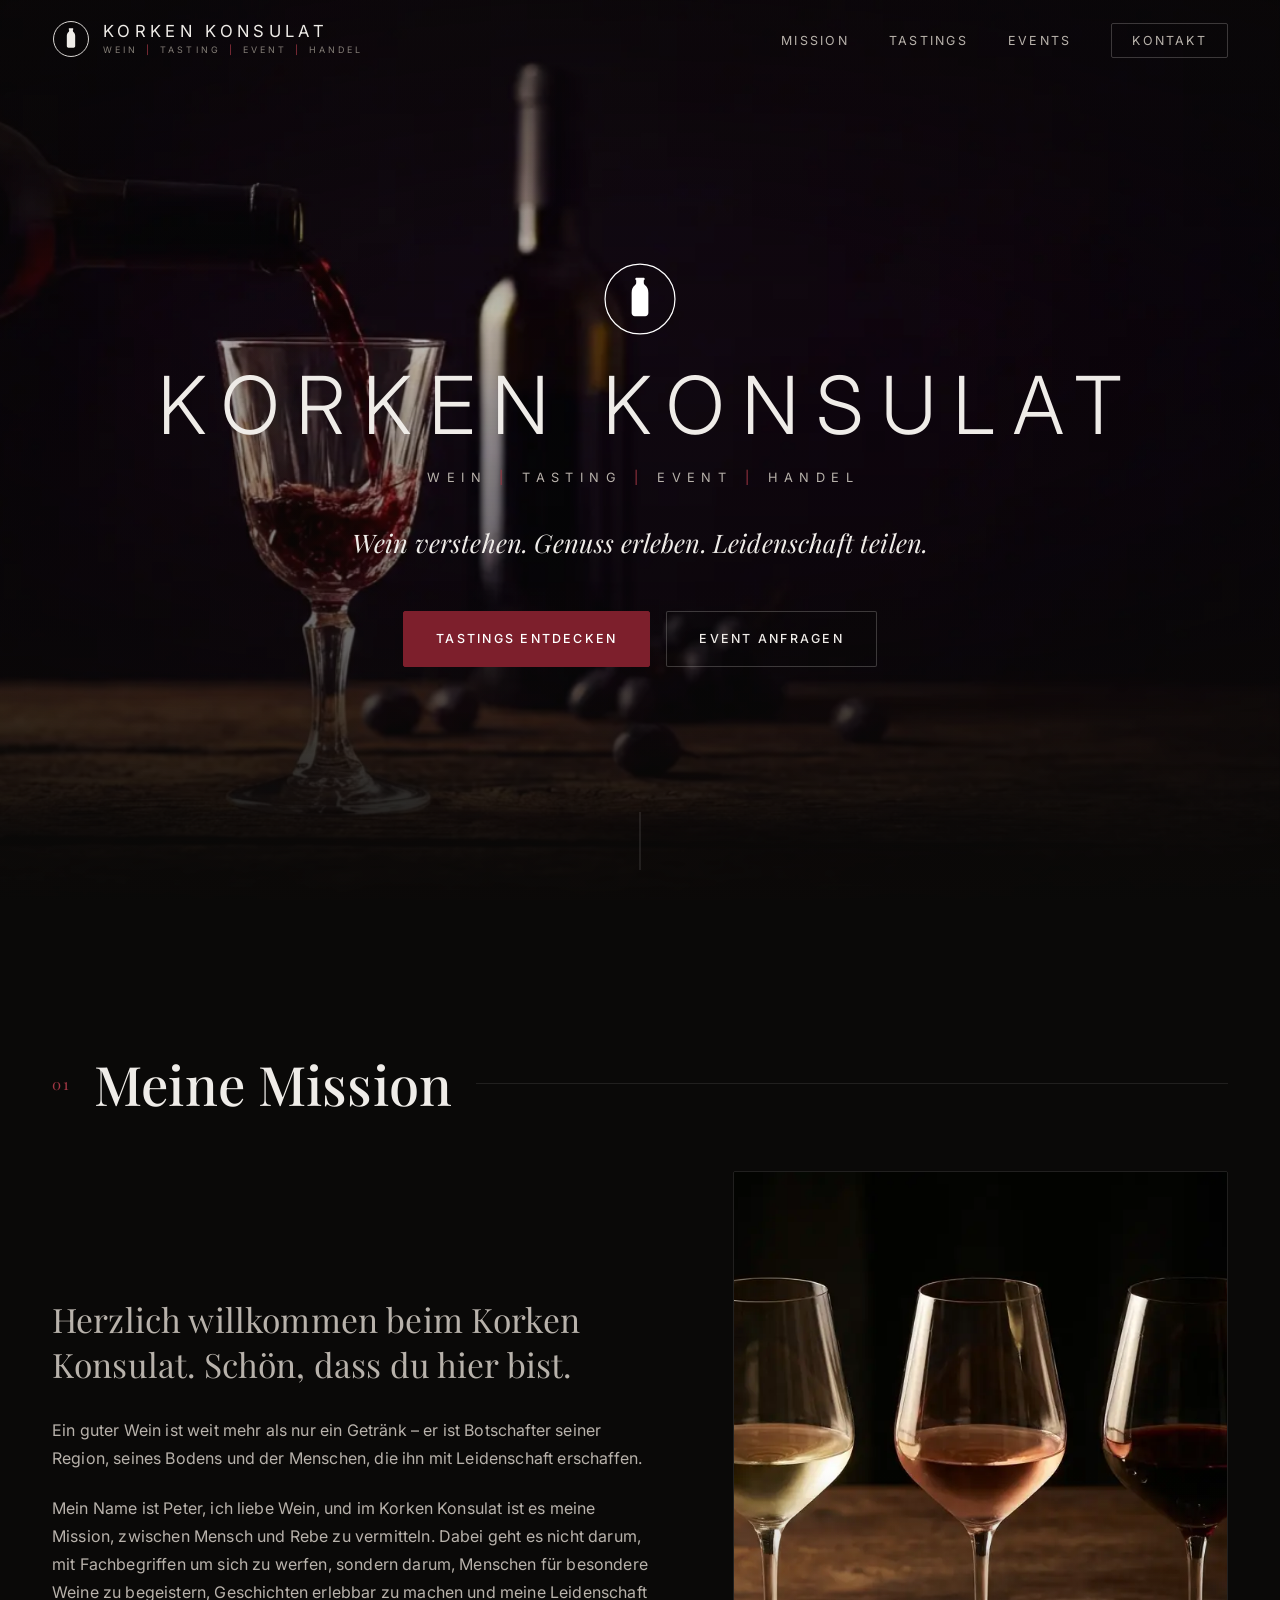
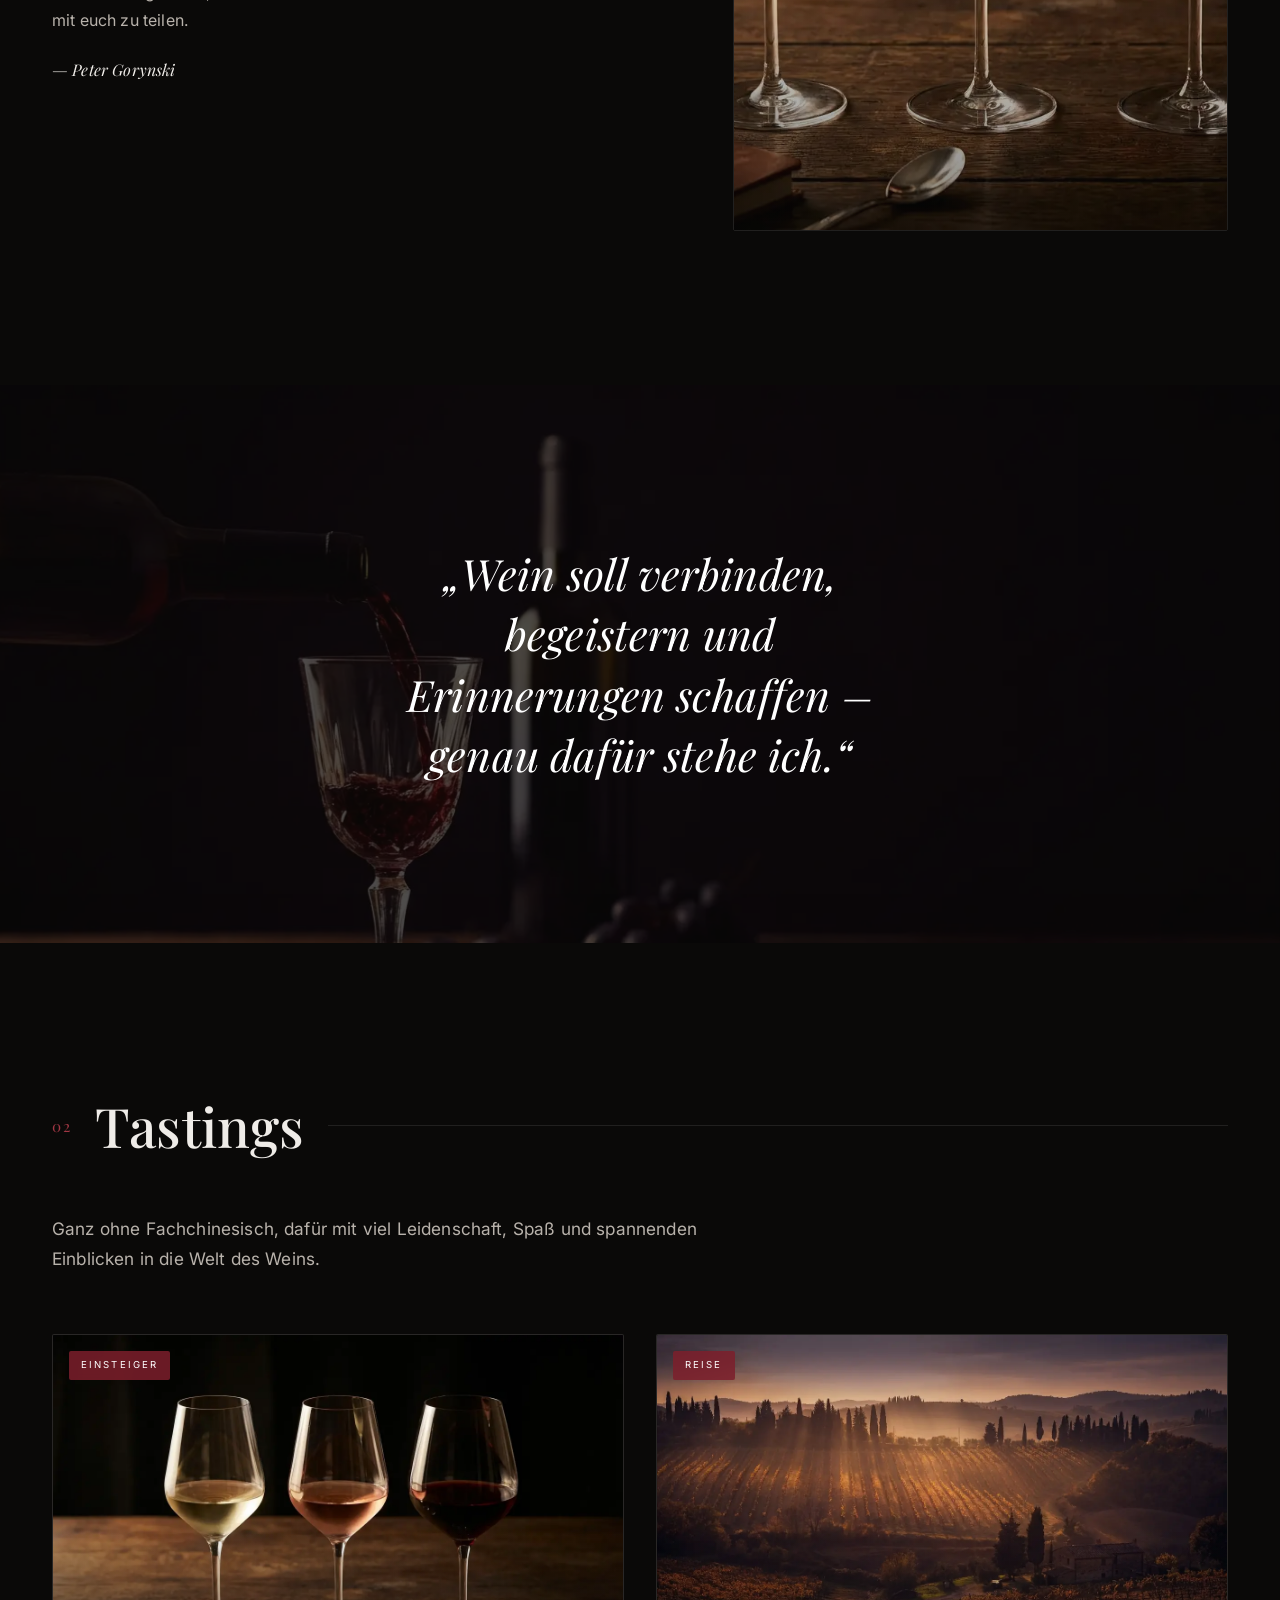
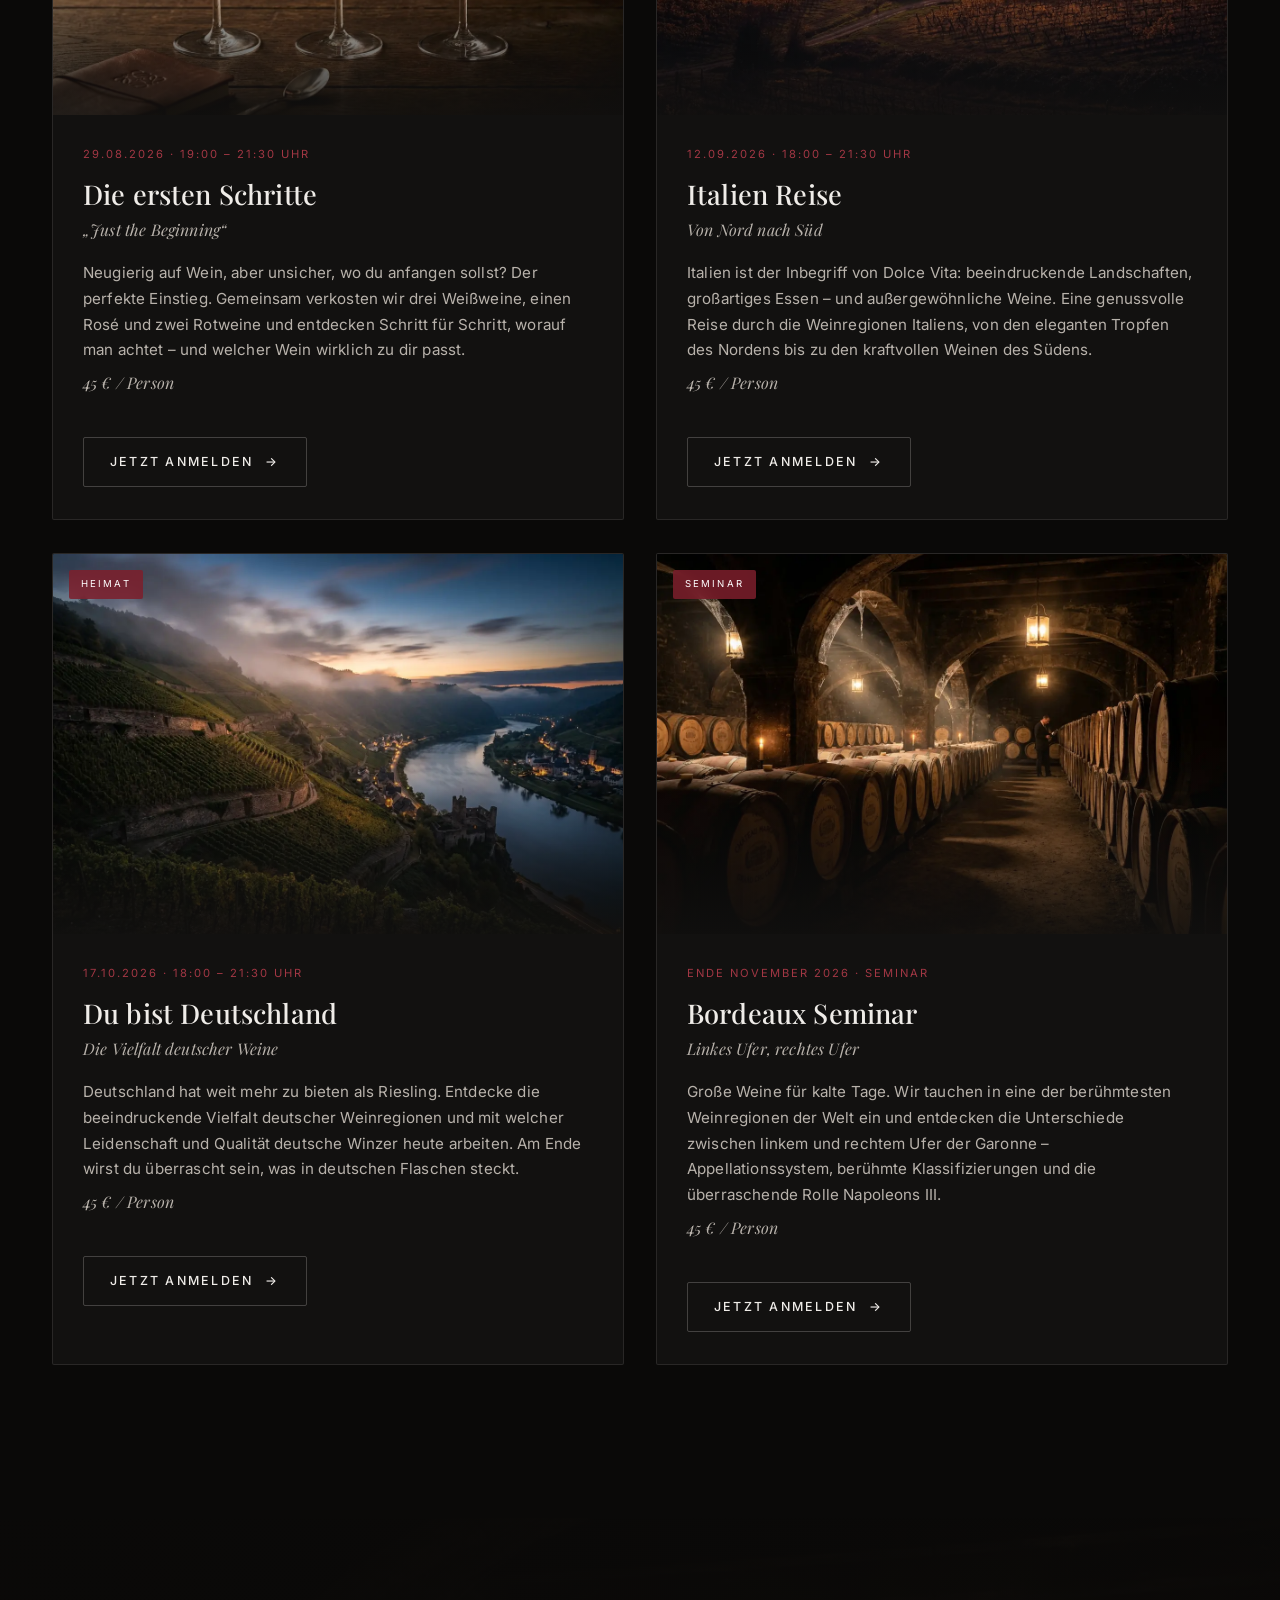
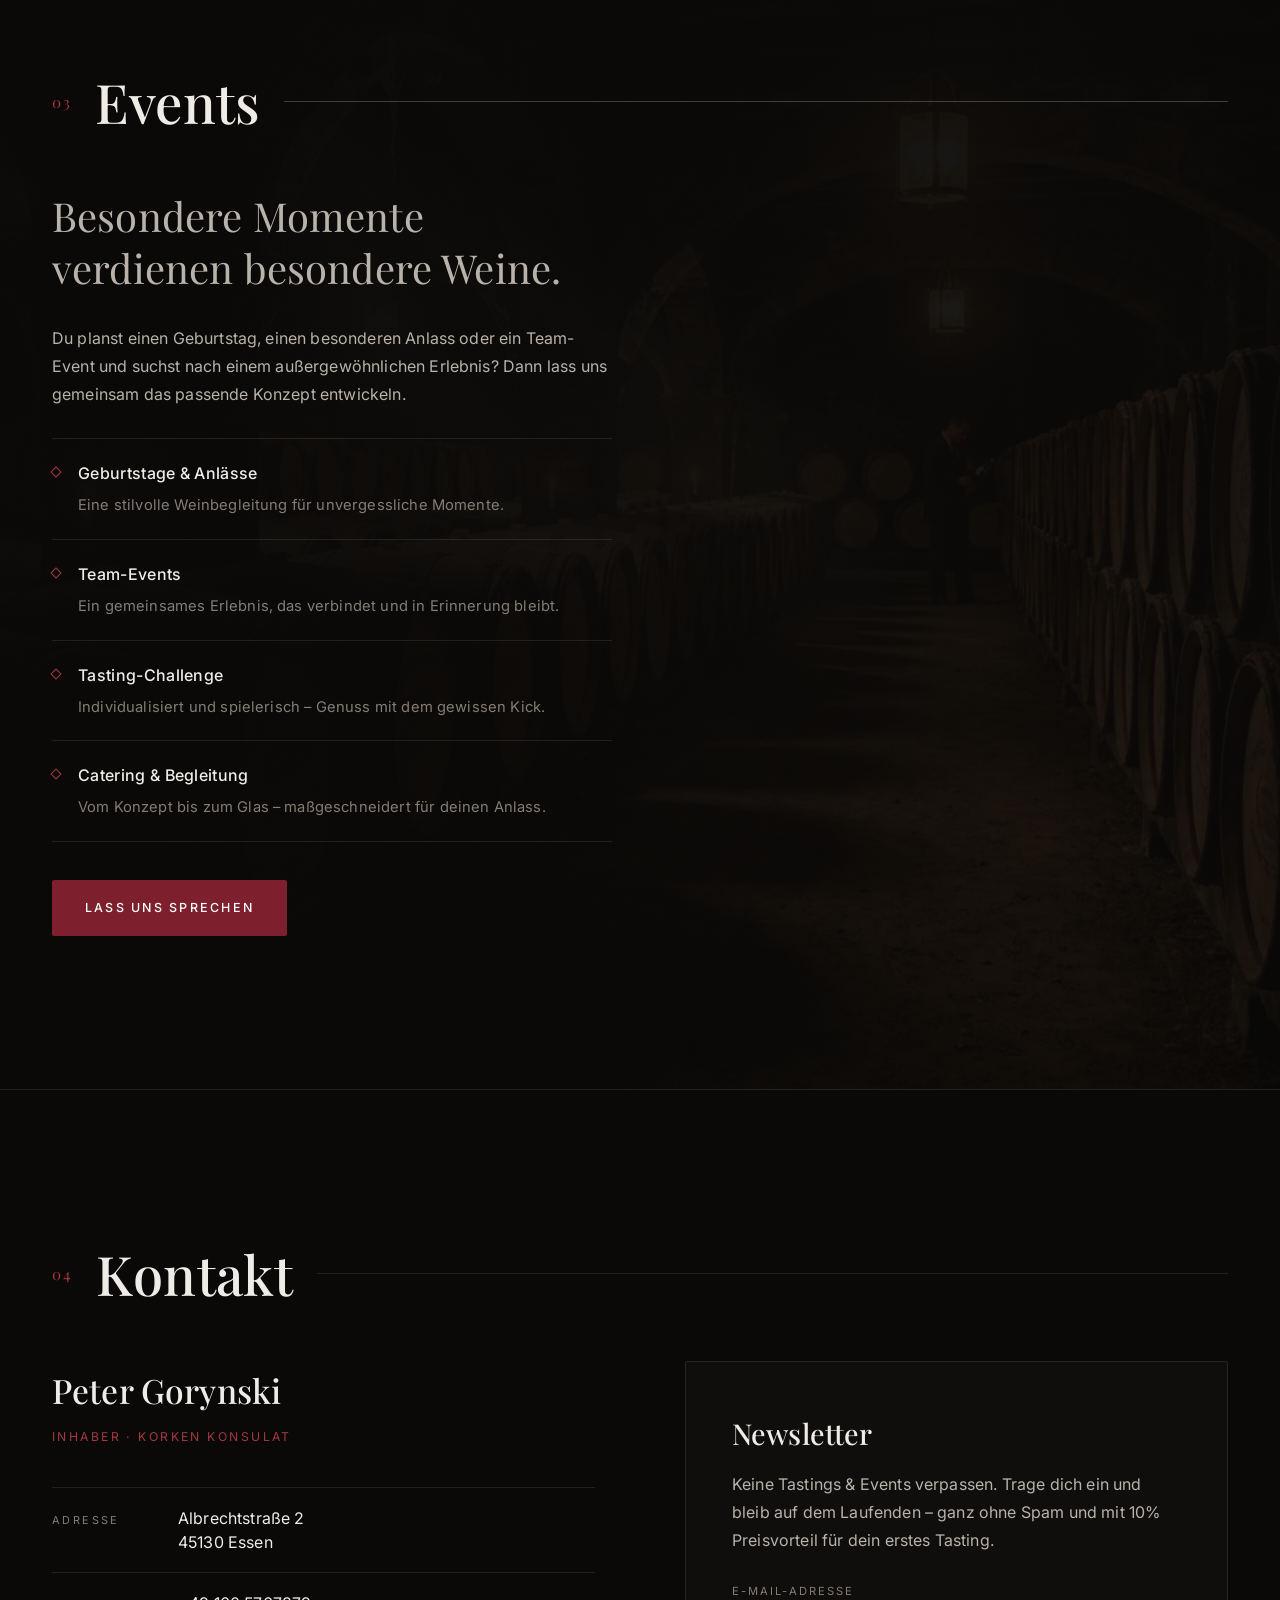
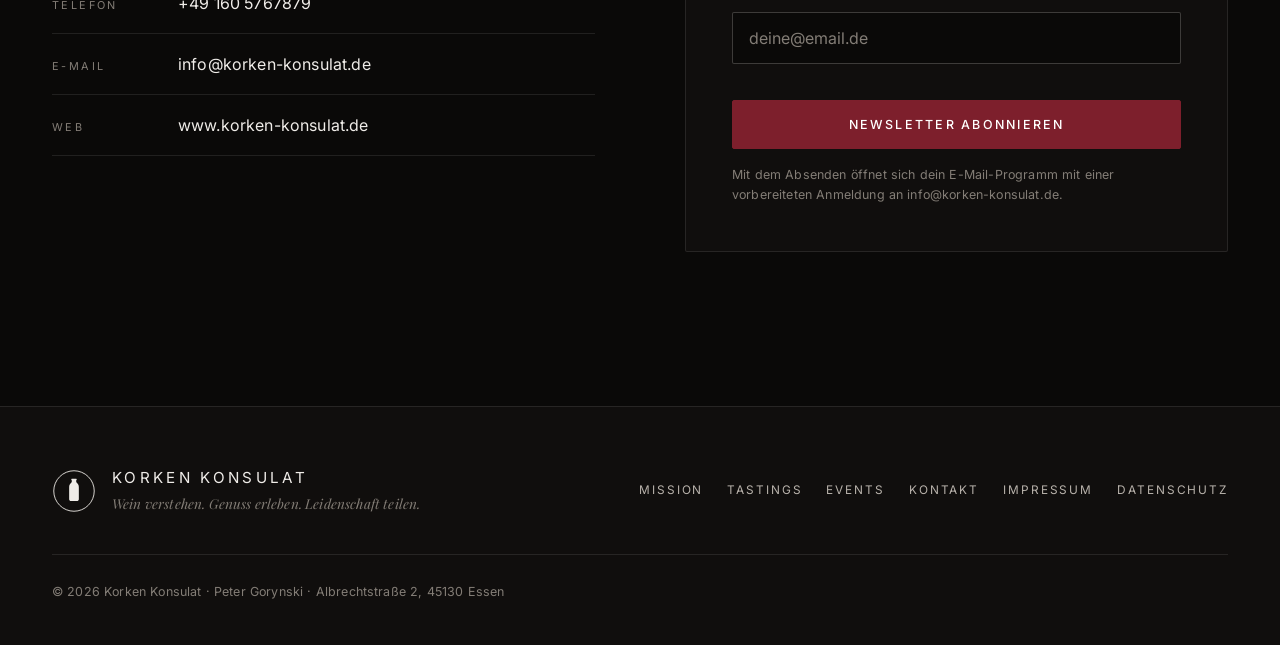
==== commit b9189e31: "Update Preise & Newsletter" ====
--- a/index.html
+++ b/index.html
@@ -137,7 +137,8 @@
               <h3 class="card-title">Die ersten Schritte</h3>
               <p class="card-subtitle">„Just the Beginning“</p>
               <p class="card-text">Neugierig auf Wein, aber unsicher, wo du anfangen sollst? Der perfekte Einstieg. Gemeinsam verkosten wir drei Weißweine, einen Rosé und zwei Rotweine und entdecken Schritt für Schritt, worauf man achtet – und welcher Wein wirklich zu dir passt.</p>
-              <a class="btn btn-card" href="mailto:info@korken-konsulat.de?subject=Anmeldung%20Tasting%20%E2%80%9EDie%20ersten%20Schritte%E2%80%9C%20%E2%80%93%2005.09.2026&body=Hallo%20Peter%2C%0A%0Aich%20m%C3%B6chte%20mich%20f%C3%BCr%20das%20Tasting%20%E2%80%9EDie%20ersten%20Schritte%E2%80%9C%20am%2005.09.2026%20anmelden.%0A%0AAnzahl%20Personen%3A%20%0AName%3A%20%0ATelefon%3A%20%0A%0AViele%20Gr%C3%BC%C3%9Fe">Anmelden<span class="btn-arrow" aria-hidden="true">→</span></a>
+             <p class="card-subtitle">45 € / Person</p>
+              <a class="btn btn-card" href="mailto:info@korken-konsulat.de?subject=Anmeldung%20Tasting%20%E2%80%9EDie%20ersten%20Schritte%E2%80%9C%20%E2%80%93%2005.09.2026&body=Hallo%20Peter%2C%0A%0Aich%20m%C3%B6chte%20mich%20f%C3%BCr%20das%20Tasting%20%E2%80%9EDie%20ersten%20Schritte%E2%80%9C%20am%2005.09.2026%20anmelden.%0A%0AAnzahl%20Personen%3A%20%0AName%3A%20%0ATelefon%3A%20%0A%0AViele%20Gr%C3%BC%C3%9Fe">Jetzt anmelden<span class="btn-arrow" aria-hidden="true">→</span></a>
             </div>
           </article>
 
@@ -152,7 +153,8 @@
               <h3 class="card-title">Italien Reise</h3>
               <p class="card-subtitle">Von Nord nach Süd</p>
               <p class="card-text">Italien ist der Inbegriff von Dolce Vita: beeindruckende Landschaften, großartiges Essen – und außergewöhnliche Weine. Eine genussvolle Reise durch die Weinregionen Italiens, von den eleganten Tropfen des Nordens bis zu den kraftvollen Weinen des Südens.</p>
-              <a class="btn btn-card" href="mailto:info@korken-konsulat.de?subject=Anmeldung%20Tasting%20%E2%80%9EItalien%20Reise%E2%80%9C%20%E2%80%93%2012.09.2026&body=Hallo%20Peter%2C%0A%0Aich%20m%C3%B6chte%20mich%20f%C3%BCr%20das%20Tasting%20%E2%80%9EItalien%20Reise%E2%80%9C%20am%2012.09.2026%20anmelden.%0A%0AAnzahl%20Personen%3A%20%0AName%3A%20%0ATelefon%3A%20%0A%0AViele%20Gr%C3%BC%C3%9Fe">Anmelden<span class="btn-arrow" aria-hidden="true">→</span></a>
+            <p class="card-subtitle">45 € / Person</p>
+              <a class="btn btn-card" href="mailto:info@korken-konsulat.de?subject=Anmeldung%20Tasting%20%E2%80%9EItalien%20Reise%E2%80%9C%20%E2%80%93%2012.09.2026&body=Hallo%20Peter%2C%0A%0Aich%20m%C3%B6chte%20mich%20f%C3%BCr%20das%20Tasting%20%E2%80%9EItalien%20Reise%E2%80%9C%20am%2012.09.2026%20anmelden.%0A%0AAnzahl%20Personen%3A%20%0AName%3A%20%0ATelefon%3A%20%0A%0AViele%20Gr%C3%BC%C3%9Fe">Jetzt anmelden<span class="btn-arrow" aria-hidden="true">→</span></a>
             </div>
           </article>
 
@@ -167,7 +169,8 @@
               <h3 class="card-title">Du bist Deutschland</h3>
               <p class="card-subtitle">Die Vielfalt deutscher Weine</p>
               <p class="card-text">Deutschland hat weit mehr zu bieten als Riesling. Entdecke die beeindruckende Vielfalt deutscher Weinregionen und mit welcher Leidenschaft und Qualität deutsche Winzer heute arbeiten. Am Ende wirst du überrascht sein, was in deutschen Flaschen steckt.</p>
-              <a class="btn btn-card" href="mailto:info@korken-konsulat.de?subject=Anmeldung%20Tasting%20%E2%80%9EDu%20bist%20Deutschland%E2%80%9C%20%E2%80%93%2017.10.2026&body=Hallo%20Peter%2C%0A%0Aich%20m%C3%B6chte%20mich%20f%C3%BCr%20das%20Tasting%20%E2%80%9EDu%20bist%20Deutschland%E2%80%9C%20am%2017.10.2026%20anmelden.%0A%0AAnzahl%20Personen%3A%20%0AName%3A%20%0ATelefon%3A%20%0A%0AViele%20Gr%C3%BC%C3%9Fe">Anmelden<span class="btn-arrow" aria-hidden="true">→</span></a>
+              <p class="card-subtitle">45 € / Person</p>
+              <a class="btn btn-card" href="mailto:info@korken-konsulat.de?subject=Anmeldung%20Tasting%20%E2%80%9EDu%20bist%20Deutschland%E2%80%9C%20%E2%80%93%2017.10.2026&body=Hallo%20Peter%2C%0A%0Aich%20m%C3%B6chte%20mich%20f%C3%BCr%20das%20Tasting%20%E2%80%9EDu%20bist%20Deutschland%E2%80%9C%20am%2017.10.2026%20anmelden.%0A%0AAnzahl%20Personen%3A%20%0AName%3A%20%0ATelefon%3A%20%0A%0AViele%20Gr%C3%BC%C3%9Fe">Jetzt anmelden<span class="btn-arrow" aria-hidden="true">→</span></a>
             </div>
           </article>
 
@@ -182,7 +185,8 @@
               <h3 class="card-title">Bordeaux Seminar</h3>
               <p class="card-subtitle">Linkes Ufer, rechtes Ufer</p>
               <p class="card-text">Große Weine für kalte Tage. Wir tauchen in eine der berühmtesten Weinregionen der Welt ein und entdecken die Unterschiede zwischen linkem und rechtem Ufer der Garonne – Appellationssystem, berühmte Klassifizierungen und die überraschende Rolle Napoleons III.</p>
-              <a class="btn btn-card" href="mailto:info@korken-konsulat.de?subject=Anmeldung%20Bordeaux%20Seminar%20%E2%80%93%20Ende%20November%202026&body=Hallo%20Peter%2C%0A%0Aich%20m%C3%B6chte%20mich%20f%C3%BCr%20das%20Bordeaux%20Seminar%20(Ende%20November%202026)%20vormerken%20lassen.%0A%0AAnzahl%20Personen%3A%20%0AName%3A%20%0ATelefon%3A%20%0A%0AViele%20Gr%C3%BC%C3%9Fe">Anmelden<span class="btn-arrow" aria-hidden="true">→</span></a>
+			  <p class="card-subtitle">45 € / Person</p>             
+              <a class="btn btn-card" href="mailto:info@korken-konsulat.de?subject=Anmeldung%20Bordeaux%20Seminar%20%E2%80%93%20Ende%20November%202026&body=Hallo%20Peter%2C%0A%0Aich%20m%C3%B6chte%20mich%20f%C3%BCr%20das%20Bordeaux%20Seminar%20(Ende%20November%202026)%20vormerken%20lassen.%0A%0AAnzahl%20Personen%3A%20%0AName%3A%20%0ATelefon%3A%20%0A%0AViele%20Gr%C3%BC%C3%9Fe">Jetzt anmelden<span class="btn-arrow" aria-hidden="true">→</span></a>
             </div>
           </article>
 
@@ -245,7 +249,7 @@
 
           <div class="kontakt-newsletter reveal">
             <h3 class="newsletter-title">Newsletter</h3>
-            <p class="newsletter-text">Keine Tastings &amp; Events verpassen. Trage dich ein und bleib auf dem Laufenden – ganz ohne Spam.</p>
+            <p class="newsletter-text">Keine Tastings &amp; Events verpassen. Trage dich ein und bleib auf dem Laufenden – ganz ohne Spam und mit 10% Preisvorteil für dein erstes Tasting.</p>
             <form class="newsletter-form" id="newsletterForm" novalidate>
               <label class="field">
                 <span class="field-label">E-Mail-Adresse</span>
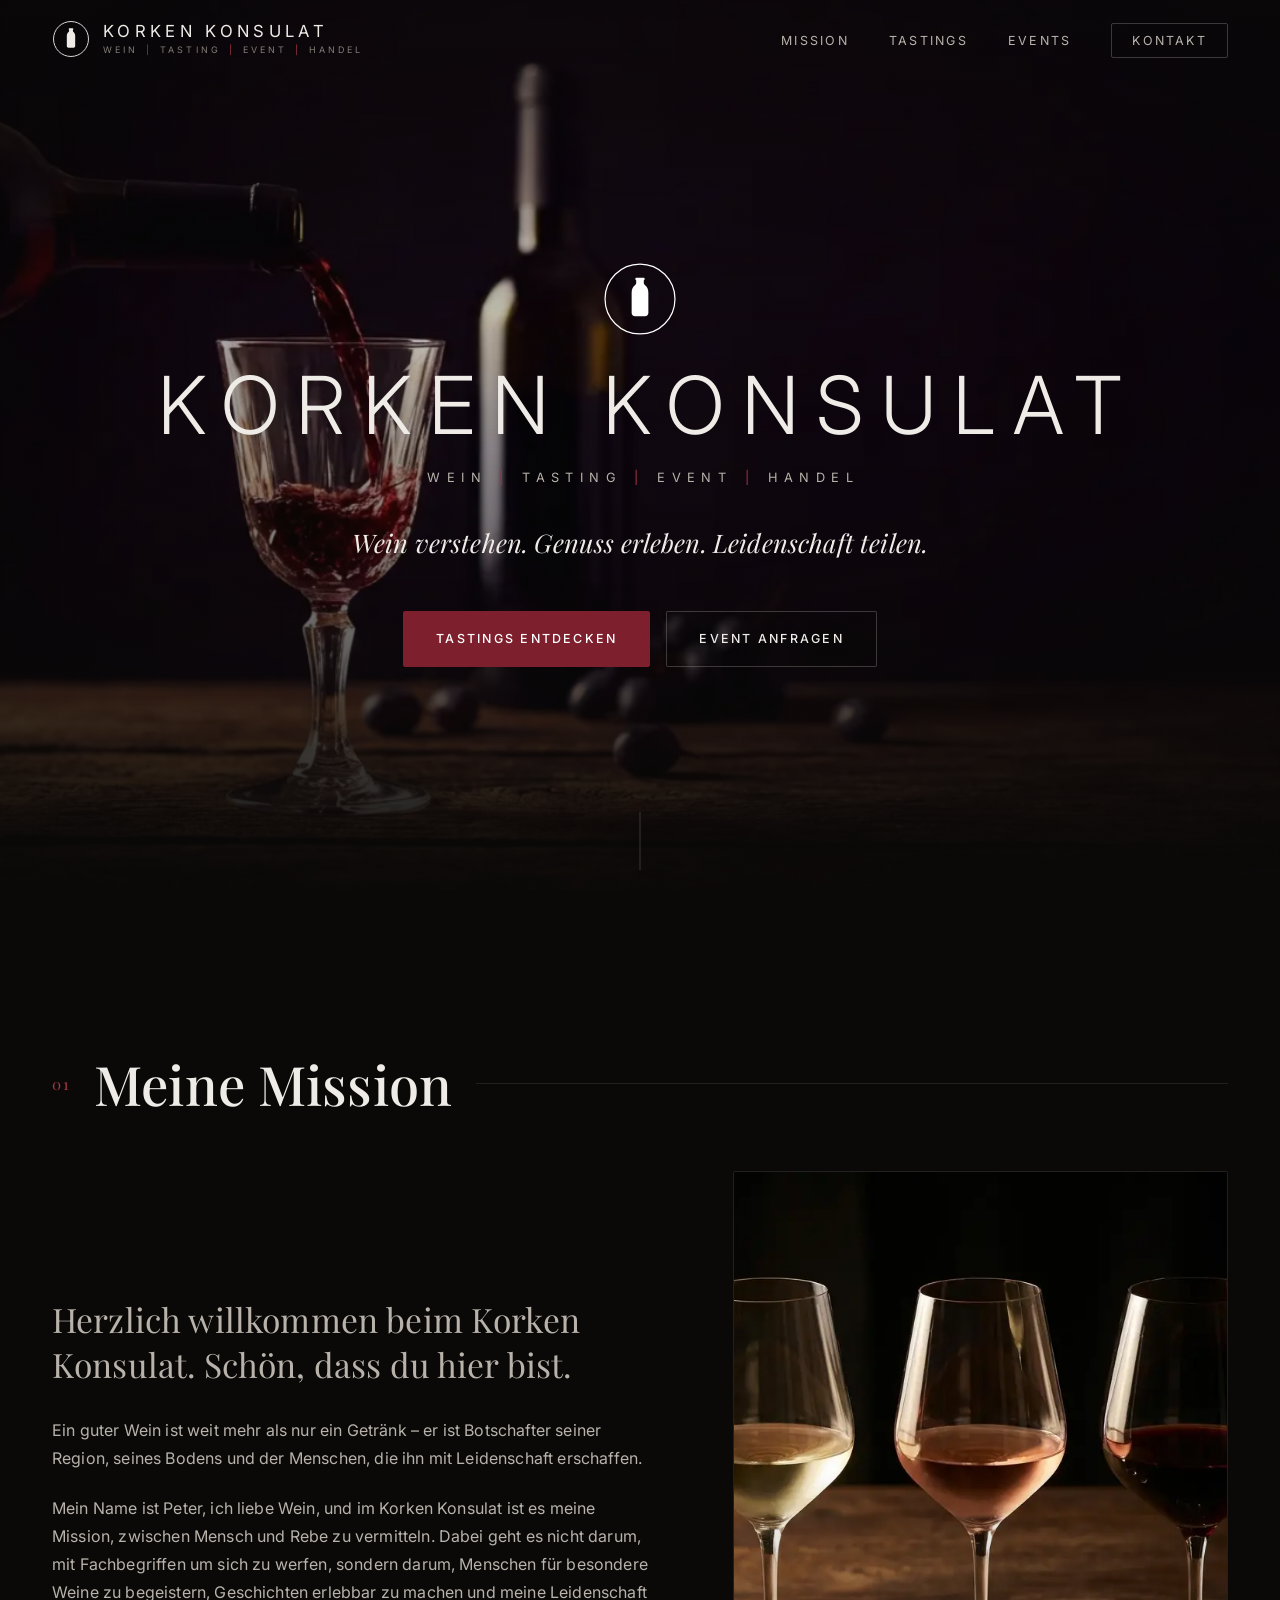
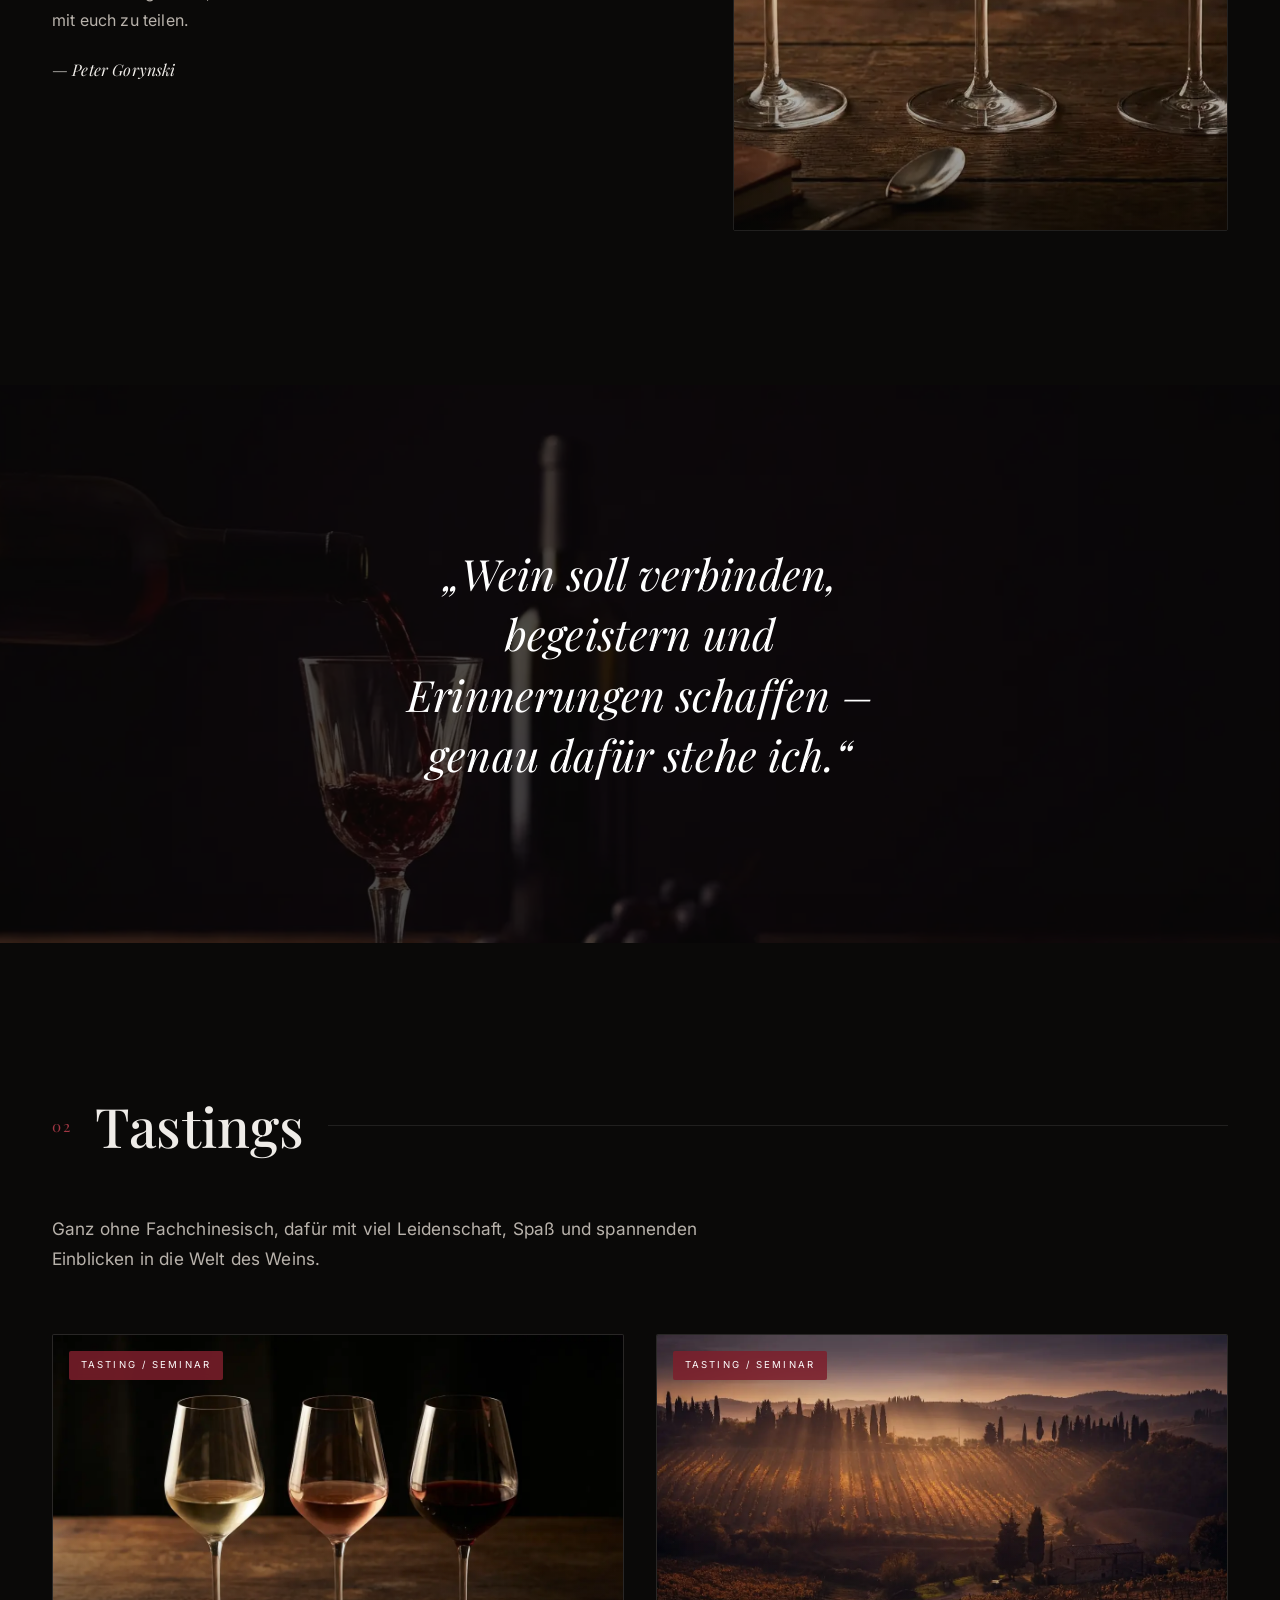
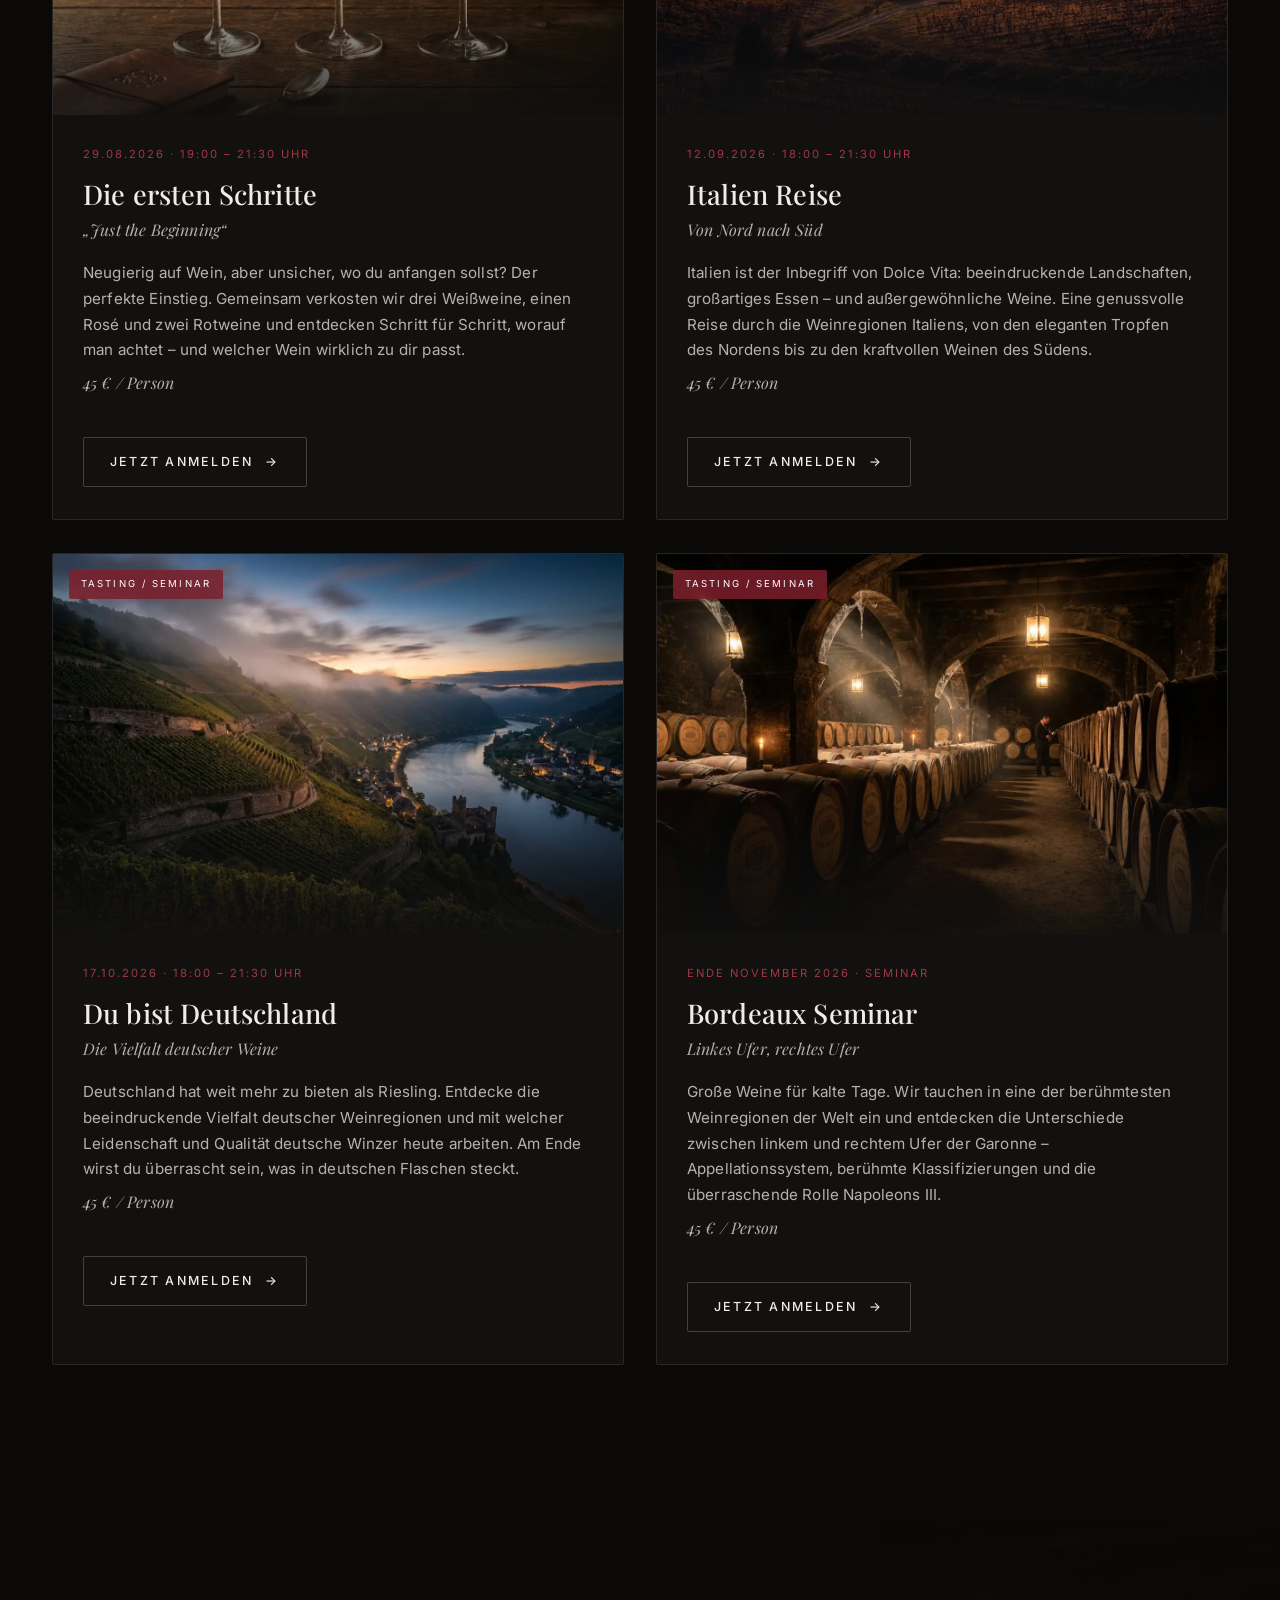
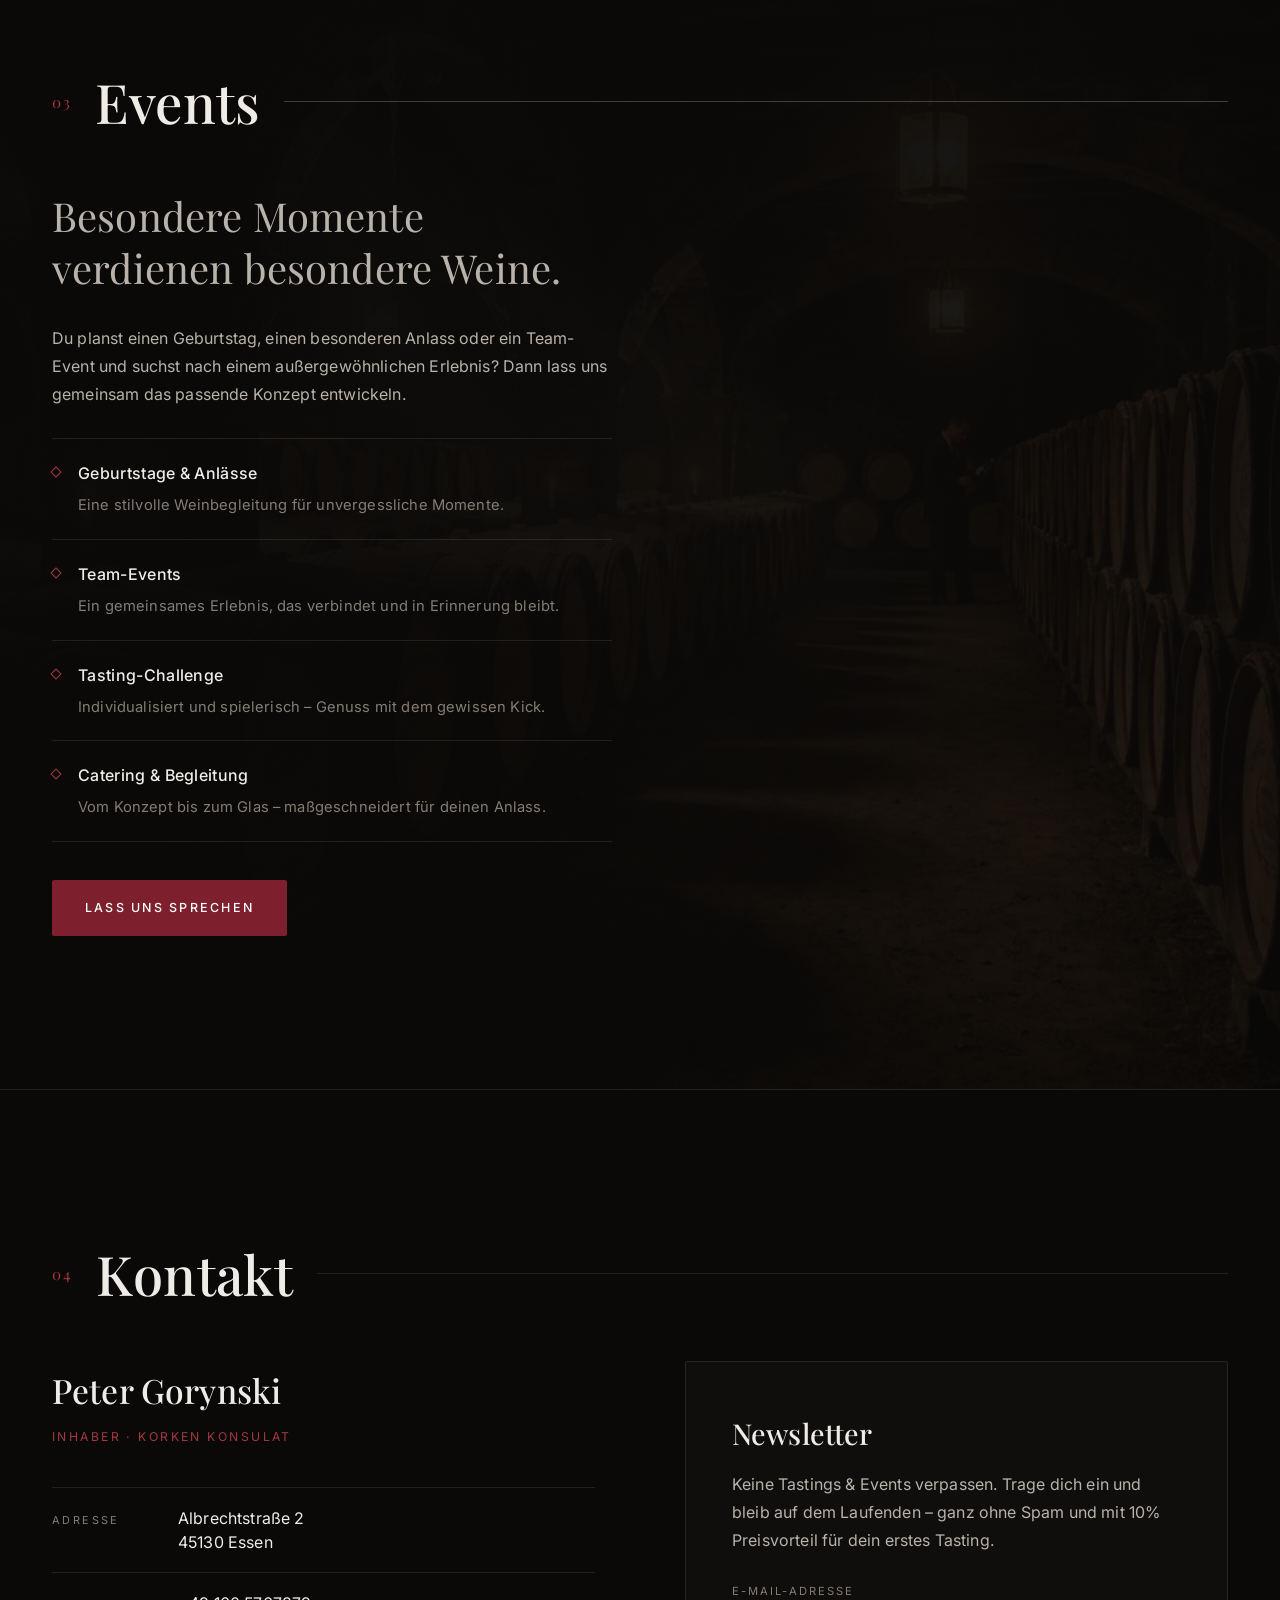
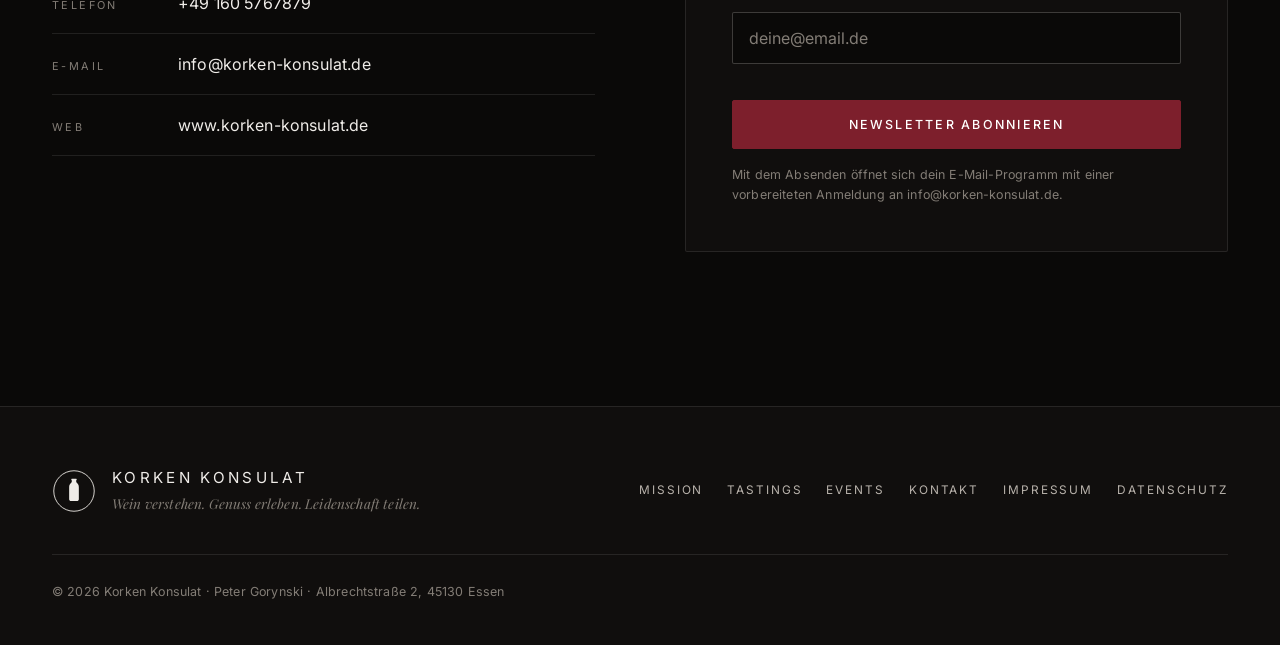
==== commit e381aa0f: "kategorien" ====
--- a/index.html
+++ b/index.html
@@ -130,7 +130,7 @@
           <article class="tasting-card reveal">
             <div class="card-media">
               <img src="assets/img/tasting-beginning.webp" alt="Weiß-, Rosé- und Rotwein in Gläsern nebeneinander" loading="lazy" />
-              <span class="card-tag">Einsteiger</span>
+              <span class="card-tag">Tasting / Seminar</span>
             </div>
             <div class="card-body">
               <span class="card-date">29.08.2026 · 19:00 – 21:30 Uhr</span>
@@ -146,7 +146,7 @@
           <article class="tasting-card reveal">
             <div class="card-media">
               <img src="assets/img/tasting-italy.webp" alt="Toskanische Weinberge in der Abenddämmerung mit Zypressen" loading="lazy" />
-              <span class="card-tag">Reise</span>
+              <span class="card-tag">Tasting / Seminar</span>
             </div>
             <div class="card-body">
               <span class="card-date">12.09.2026 · 18:00 – 21:30 Uhr</span>
@@ -162,7 +162,7 @@
           <article class="tasting-card reveal">
             <div class="card-media">
               <img src="assets/img/tasting-germany.webp" alt="Steile Mosel-Weinberge in der Dämmerung über dem Fluss" loading="lazy" />
-              <span class="card-tag">Heimat</span>
+              <span class="card-tag">Tasting / Seminar</span>
             </div>
             <div class="card-body">
               <span class="card-date">17.10.2026 · 18:00 – 21:30 Uhr</span>
@@ -178,7 +178,7 @@
           <article class="tasting-card reveal">
             <div class="card-media">
               <img src="assets/img/tasting-bordeaux.webp" alt="Eichenfässer in einem dunklen Bordeaux-Weinkeller im Kerzenlicht" loading="lazy" />
-              <span class="card-tag">Seminar</span>
+              <span class="card-tag">Tasting / Seminar</span>
             </div>
             <div class="card-body">
               <span class="card-date">Ende November 2026 · Seminar</span>
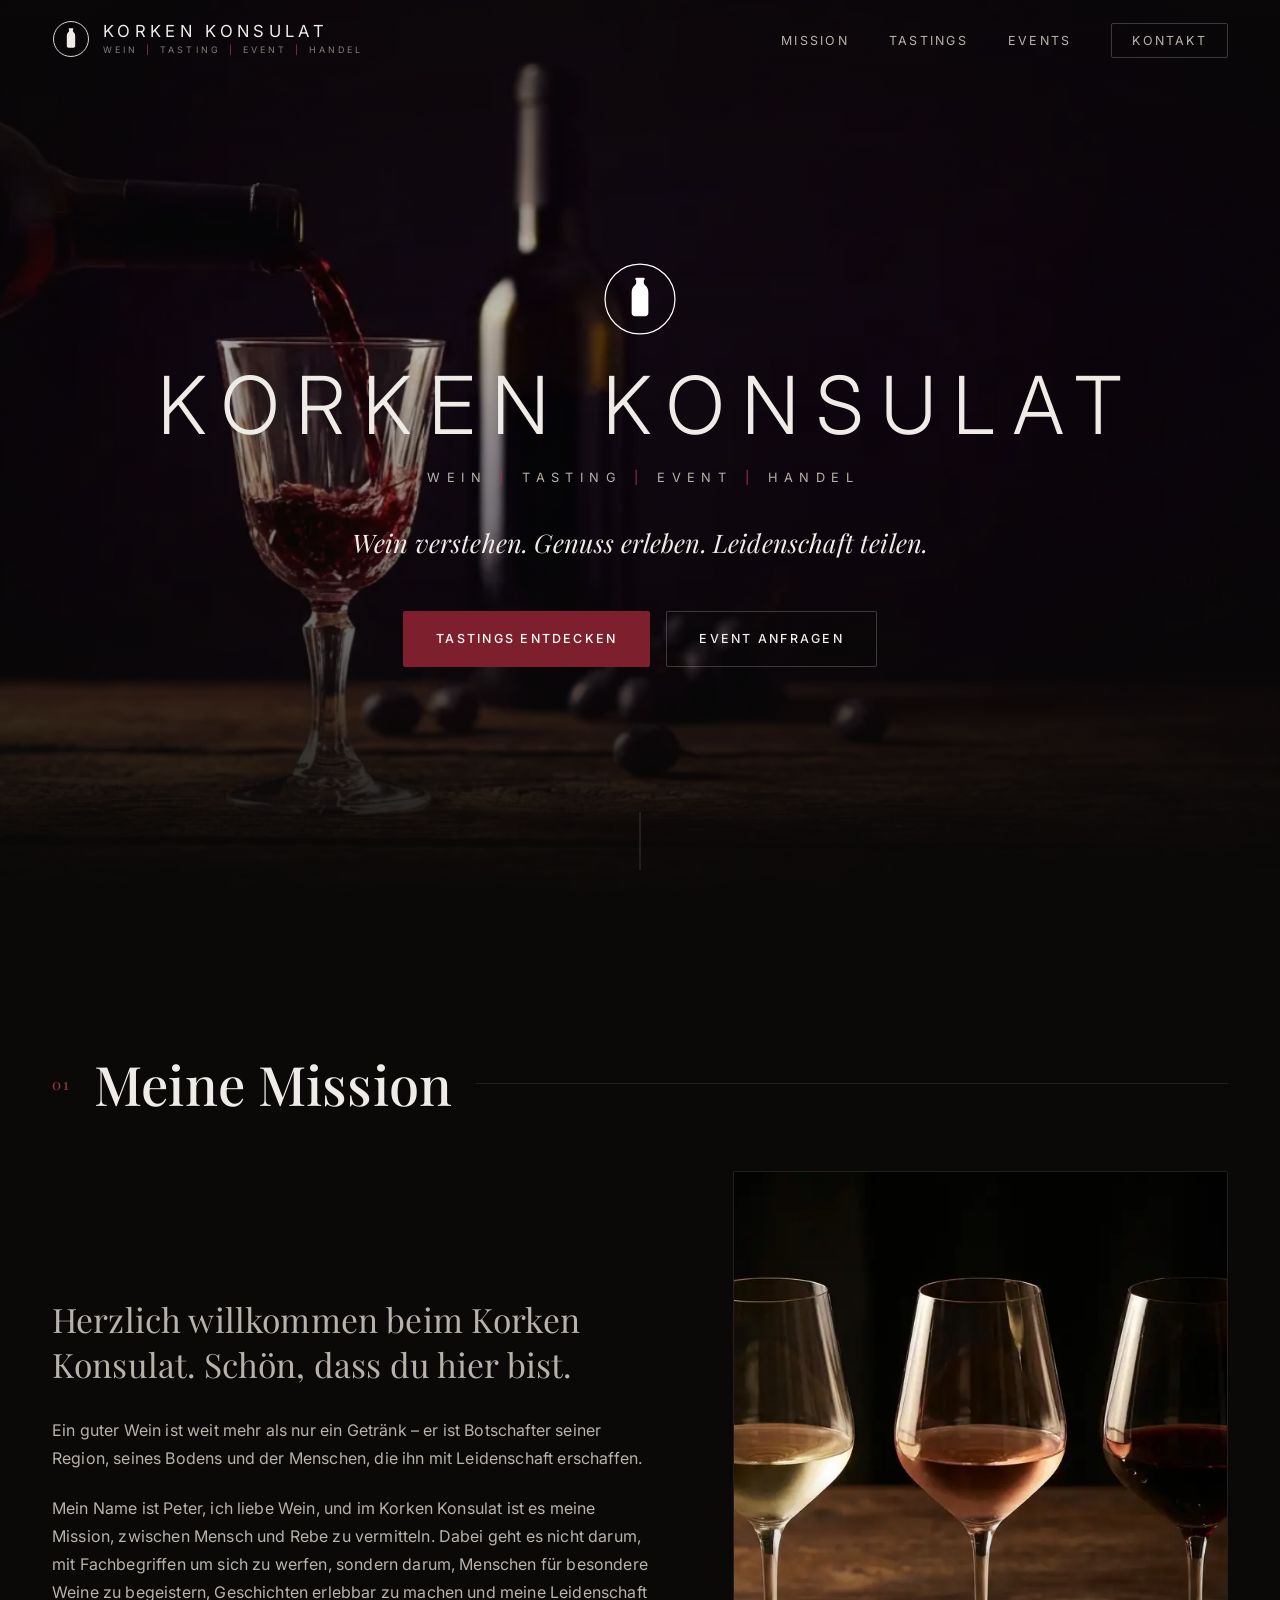
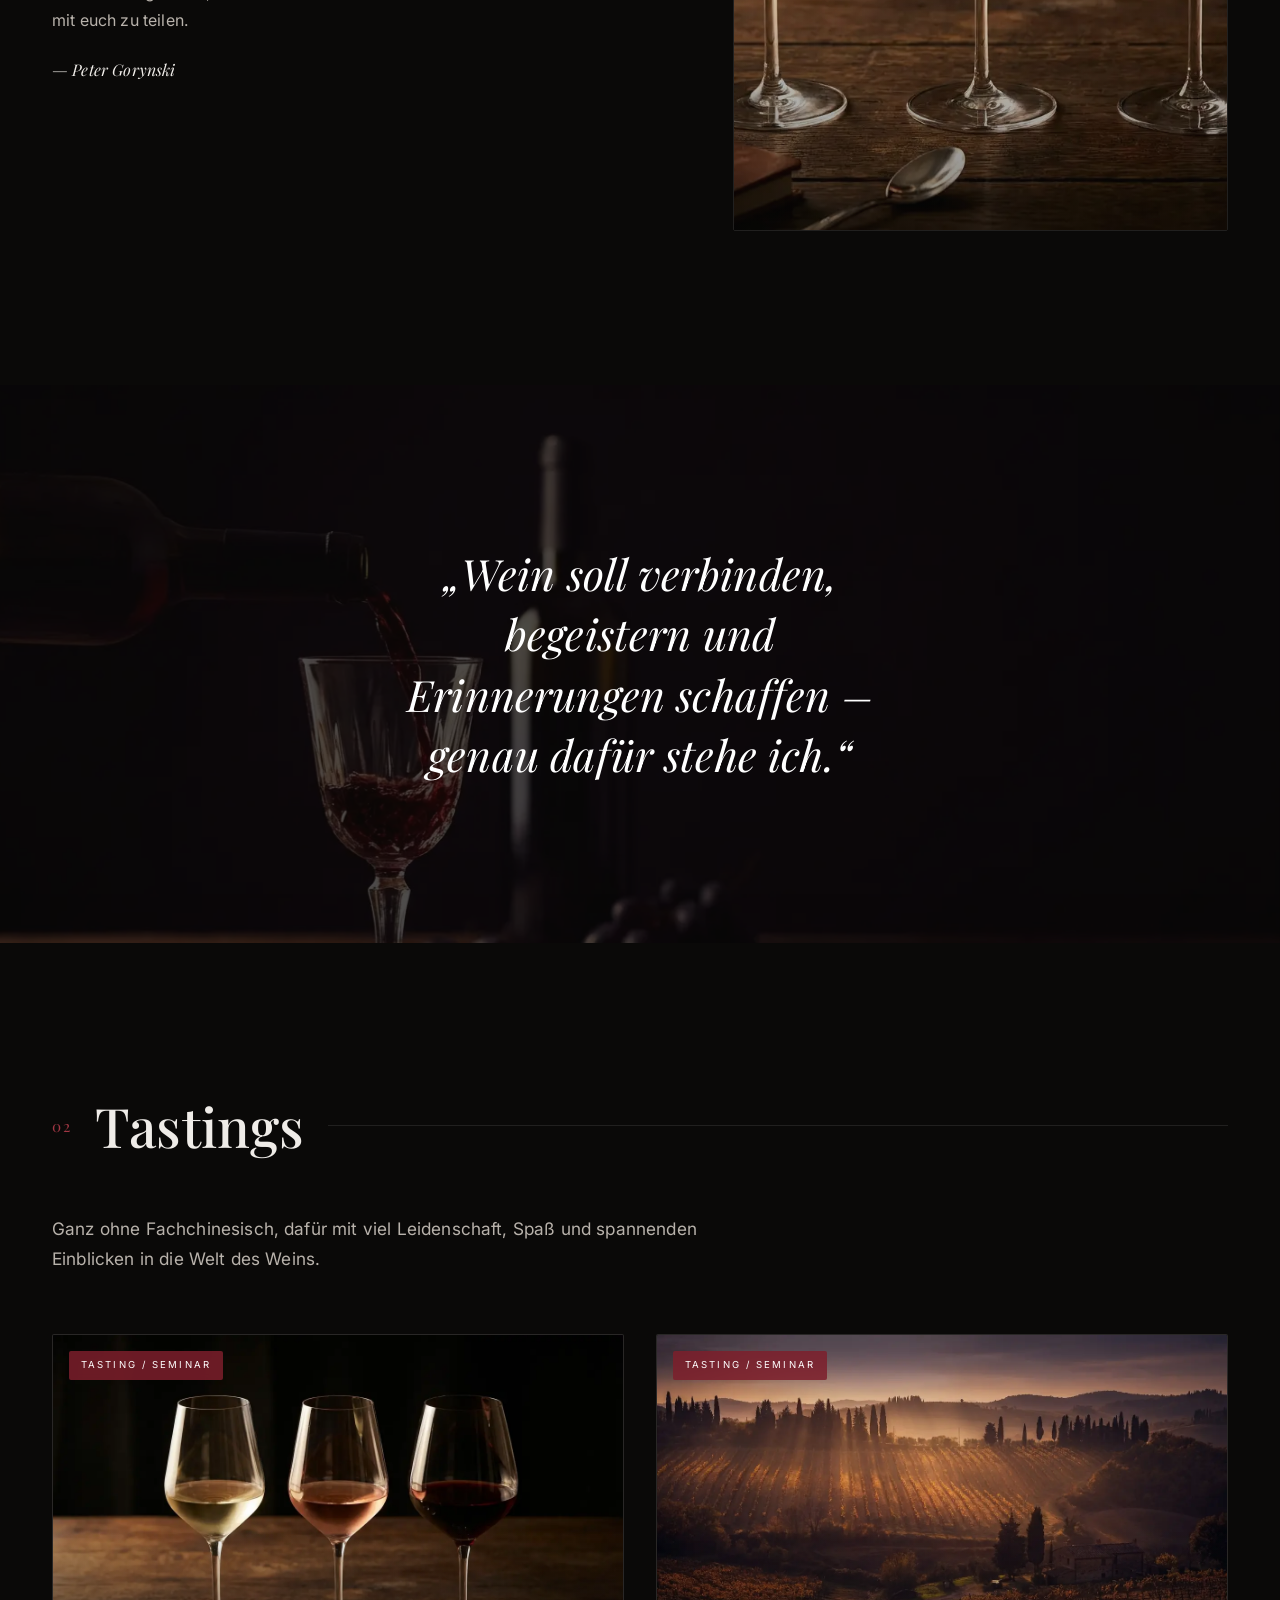
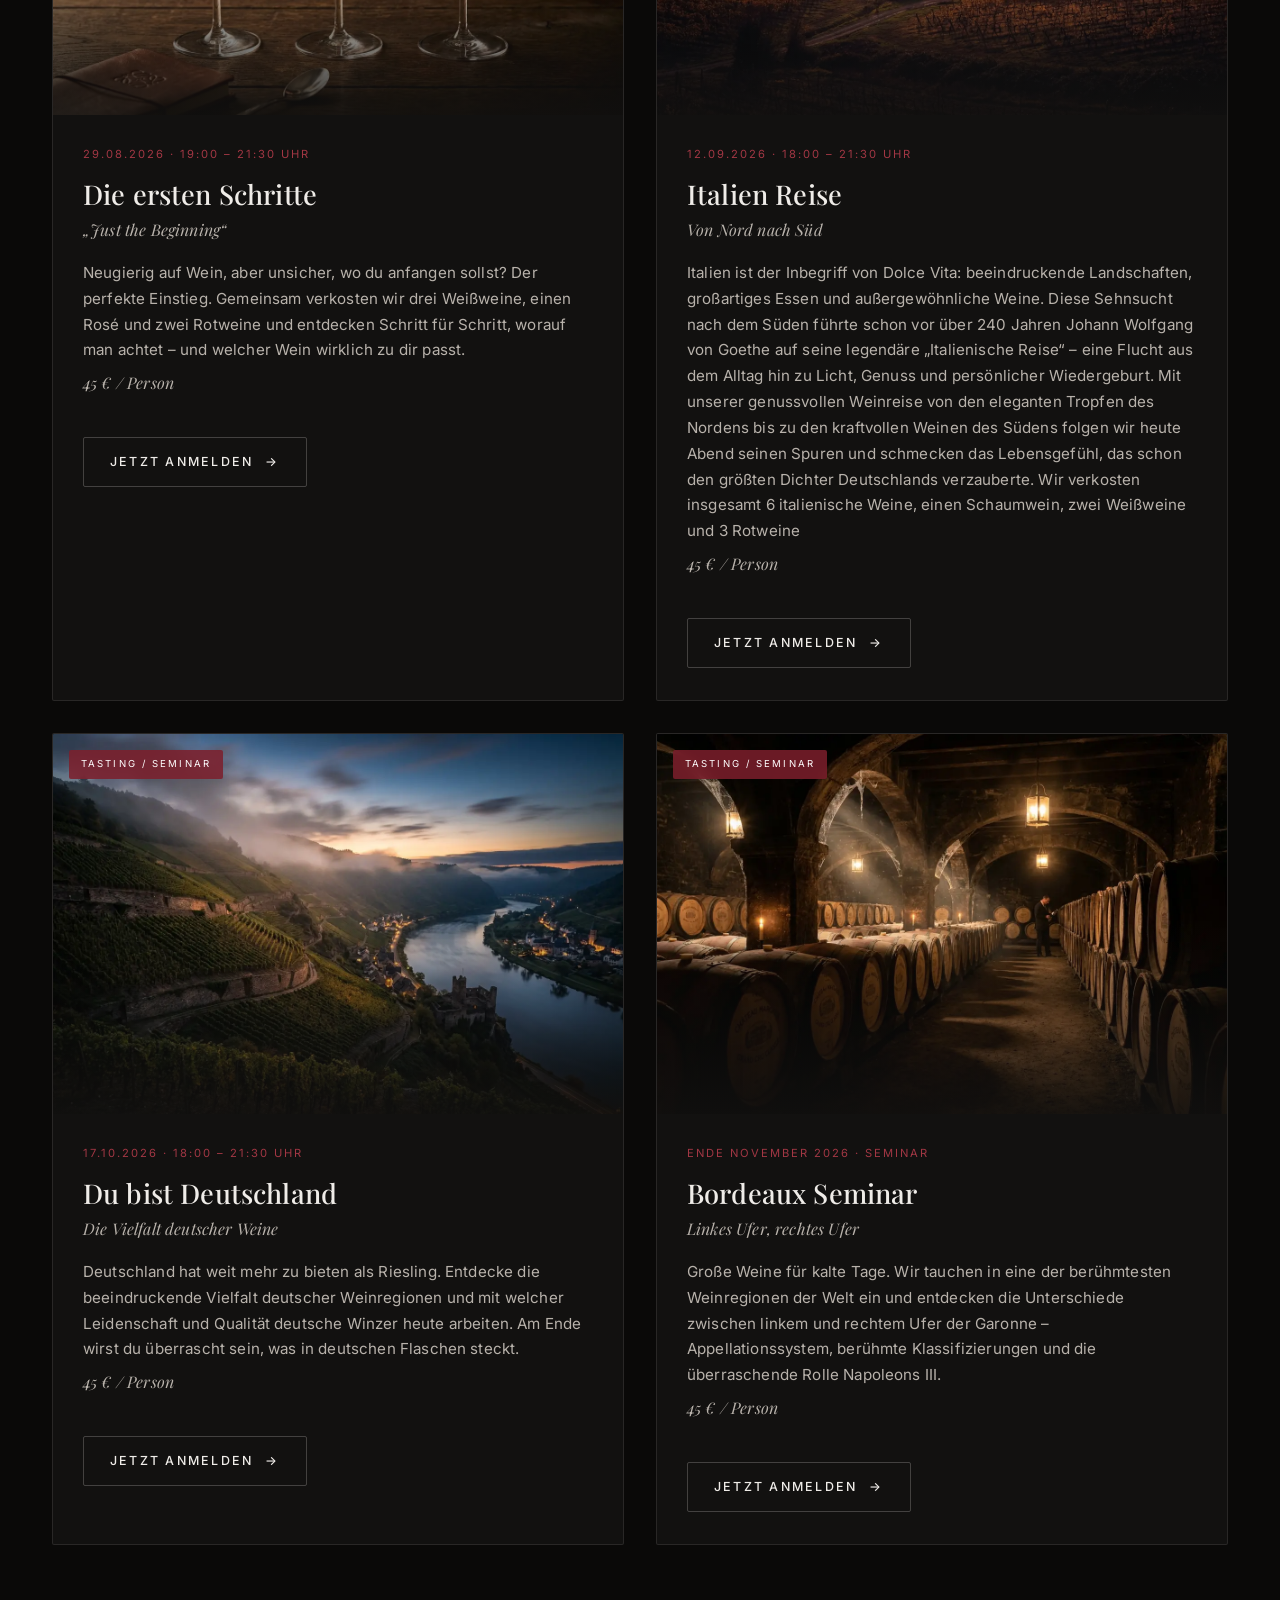
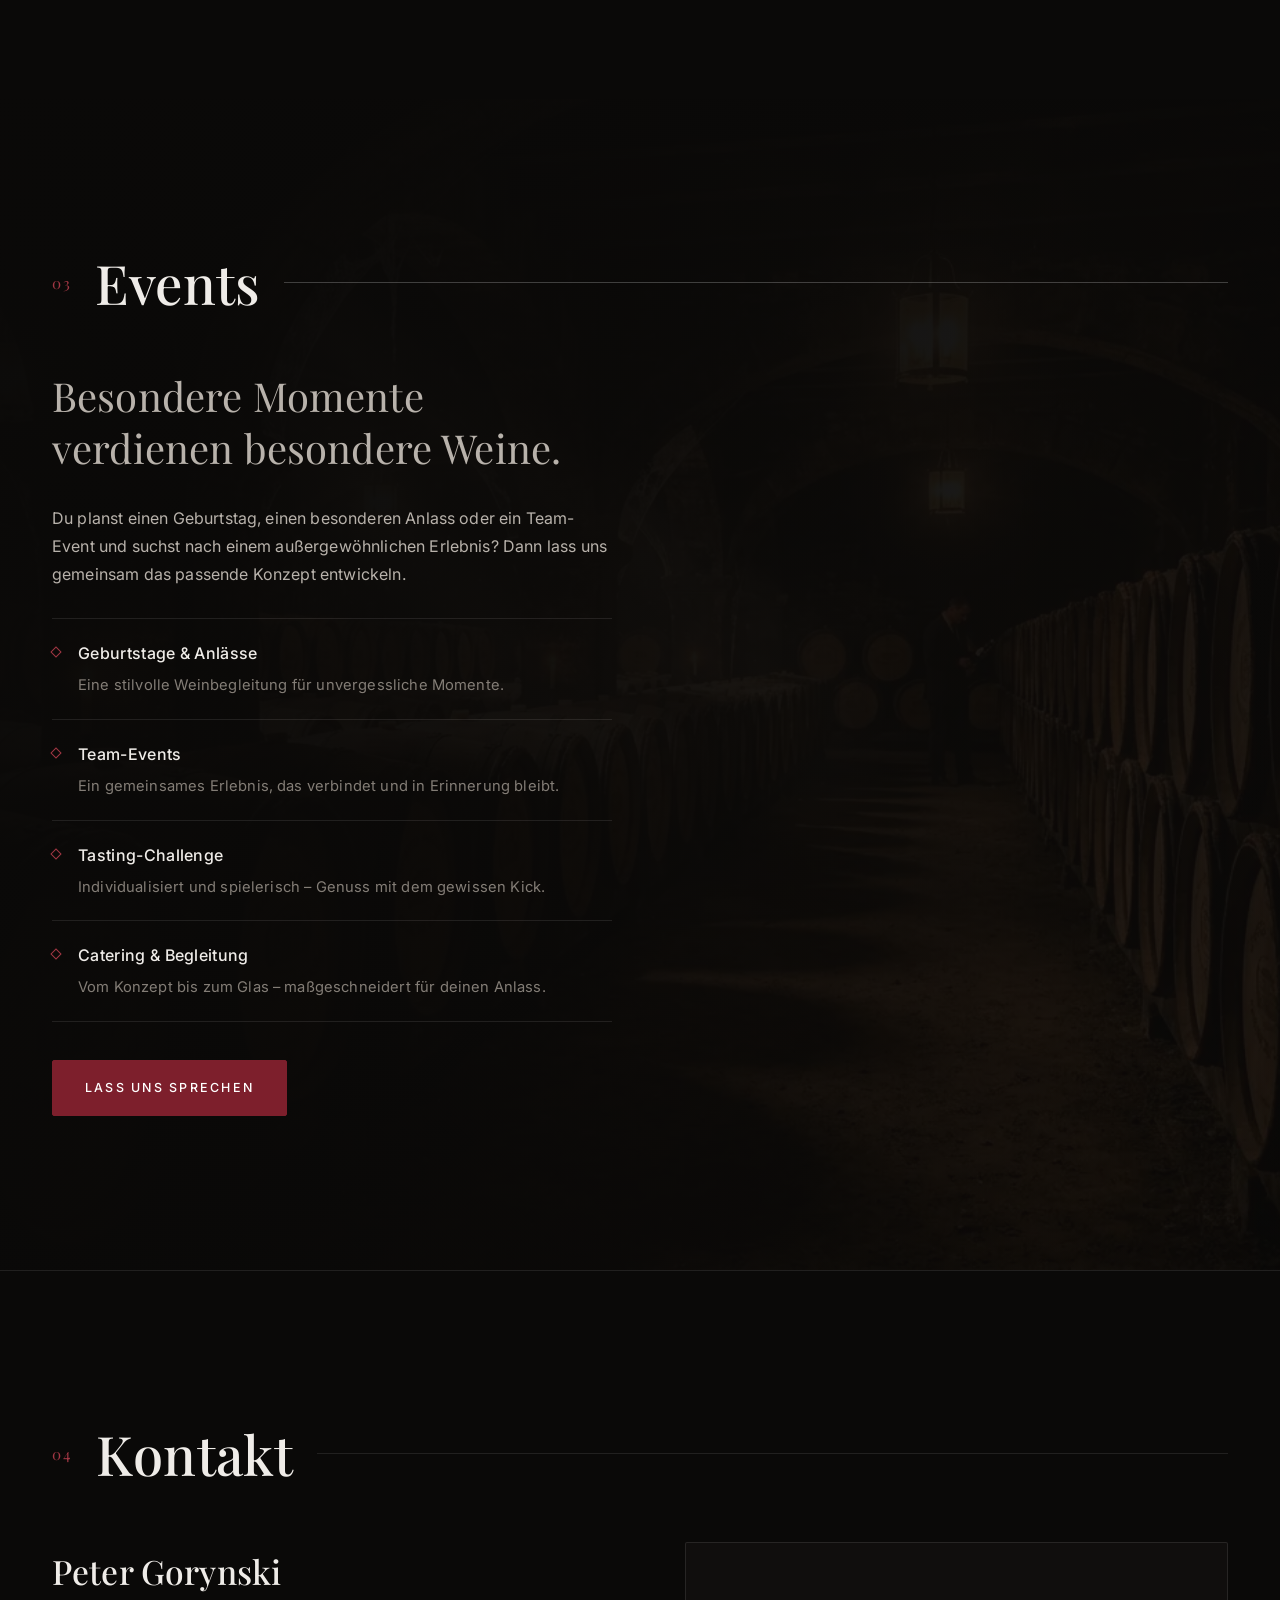
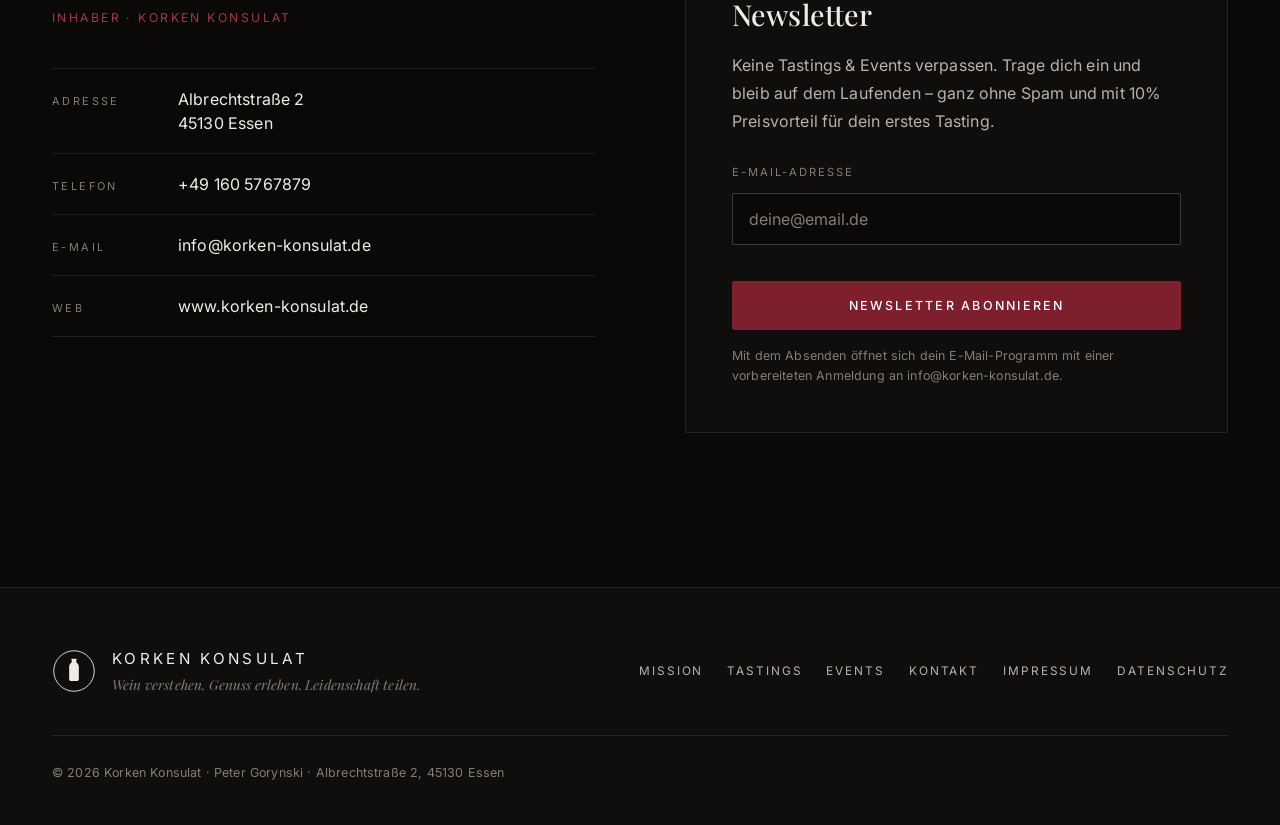
==== commit 66b1b8aa: "Update index.html Italienreise" ====
--- a/index.html
+++ b/index.html
@@ -152,7 +152,7 @@
               <span class="card-date">12.09.2026 · 18:00 – 21:30 Uhr</span>
               <h3 class="card-title">Italien Reise</h3>
               <p class="card-subtitle">Von Nord nach Süd</p>
-              <p class="card-text">Italien ist der Inbegriff von Dolce Vita: beeindruckende Landschaften, großartiges Essen – und außergewöhnliche Weine. Eine genussvolle Reise durch die Weinregionen Italiens, von den eleganten Tropfen des Nordens bis zu den kraftvollen Weinen des Südens.</p>
+              <p class="card-text">Italien ist der Inbegriff von Dolce Vita: beeindruckende Landschaften, großartiges Essen und außergewöhnliche Weine. Diese Sehnsucht nach dem Süden führte schon vor über 240 Jahren Johann Wolfgang von Goethe auf seine legendäre „Italienische Reise“ – eine Flucht aus dem Alltag hin zu Licht, Genuss und persönlicher Wiedergeburt. Mit unserer genussvollen Weinreise von den eleganten Tropfen des Nordens bis zu den kraftvollen Weinen des Südens folgen wir heute Abend seinen Spuren und schmecken das Lebensgefühl, das schon den größten Dichter Deutschlands verzauberte. Wir verkosten insgesamt 6 italienische Weine, einen Schaumwein, zwei Weißweine und 3 Rotweine</p>
             <p class="card-subtitle">45 € / Person</p>
               <a class="btn btn-card" href="mailto:info@korken-konsulat.de?subject=Anmeldung%20Tasting%20%E2%80%9EItalien%20Reise%E2%80%9C%20%E2%80%93%2012.09.2026&body=Hallo%20Peter%2C%0A%0Aich%20m%C3%B6chte%20mich%20f%C3%BCr%20das%20Tasting%20%E2%80%9EItalien%20Reise%E2%80%9C%20am%2012.09.2026%20anmelden.%0A%0AAnzahl%20Personen%3A%20%0AName%3A%20%0ATelefon%3A%20%0A%0AViele%20Gr%C3%BC%C3%9Fe">Jetzt anmelden<span class="btn-arrow" aria-hidden="true">→</span></a>
             </div>
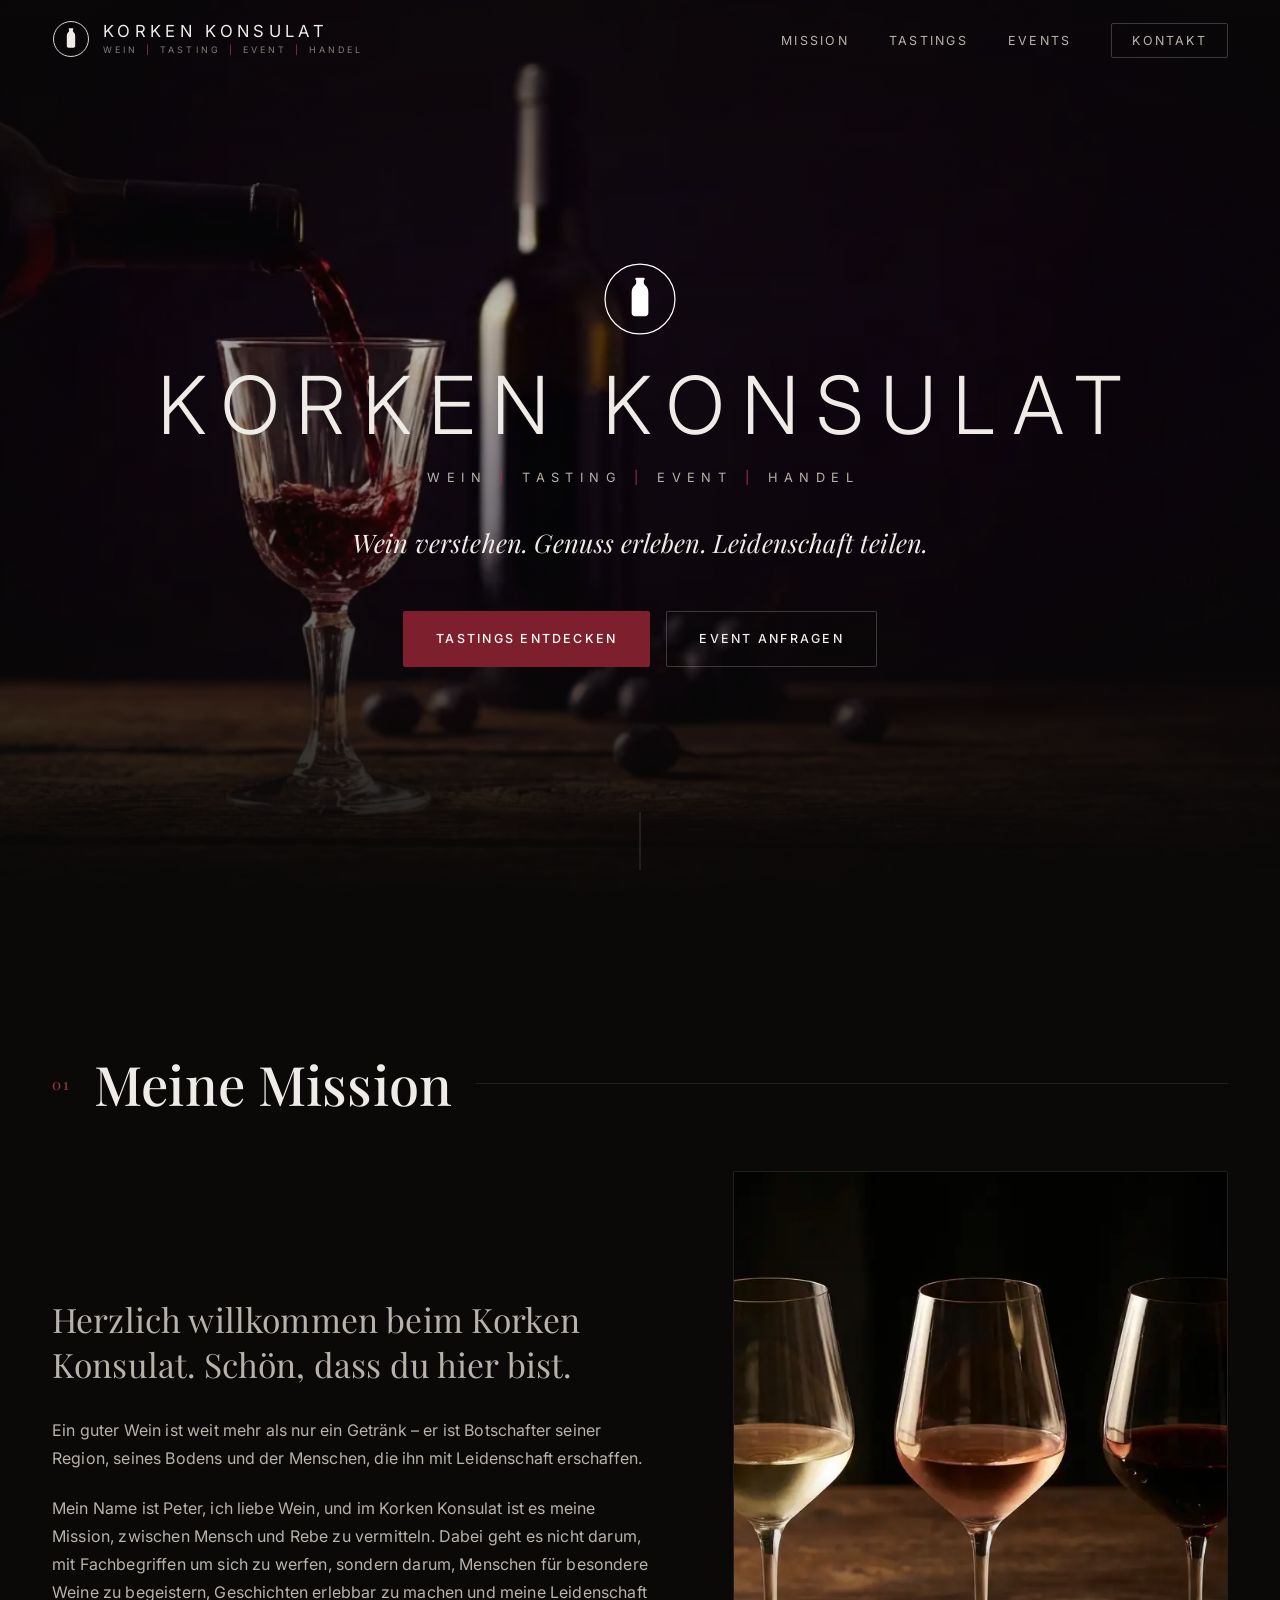
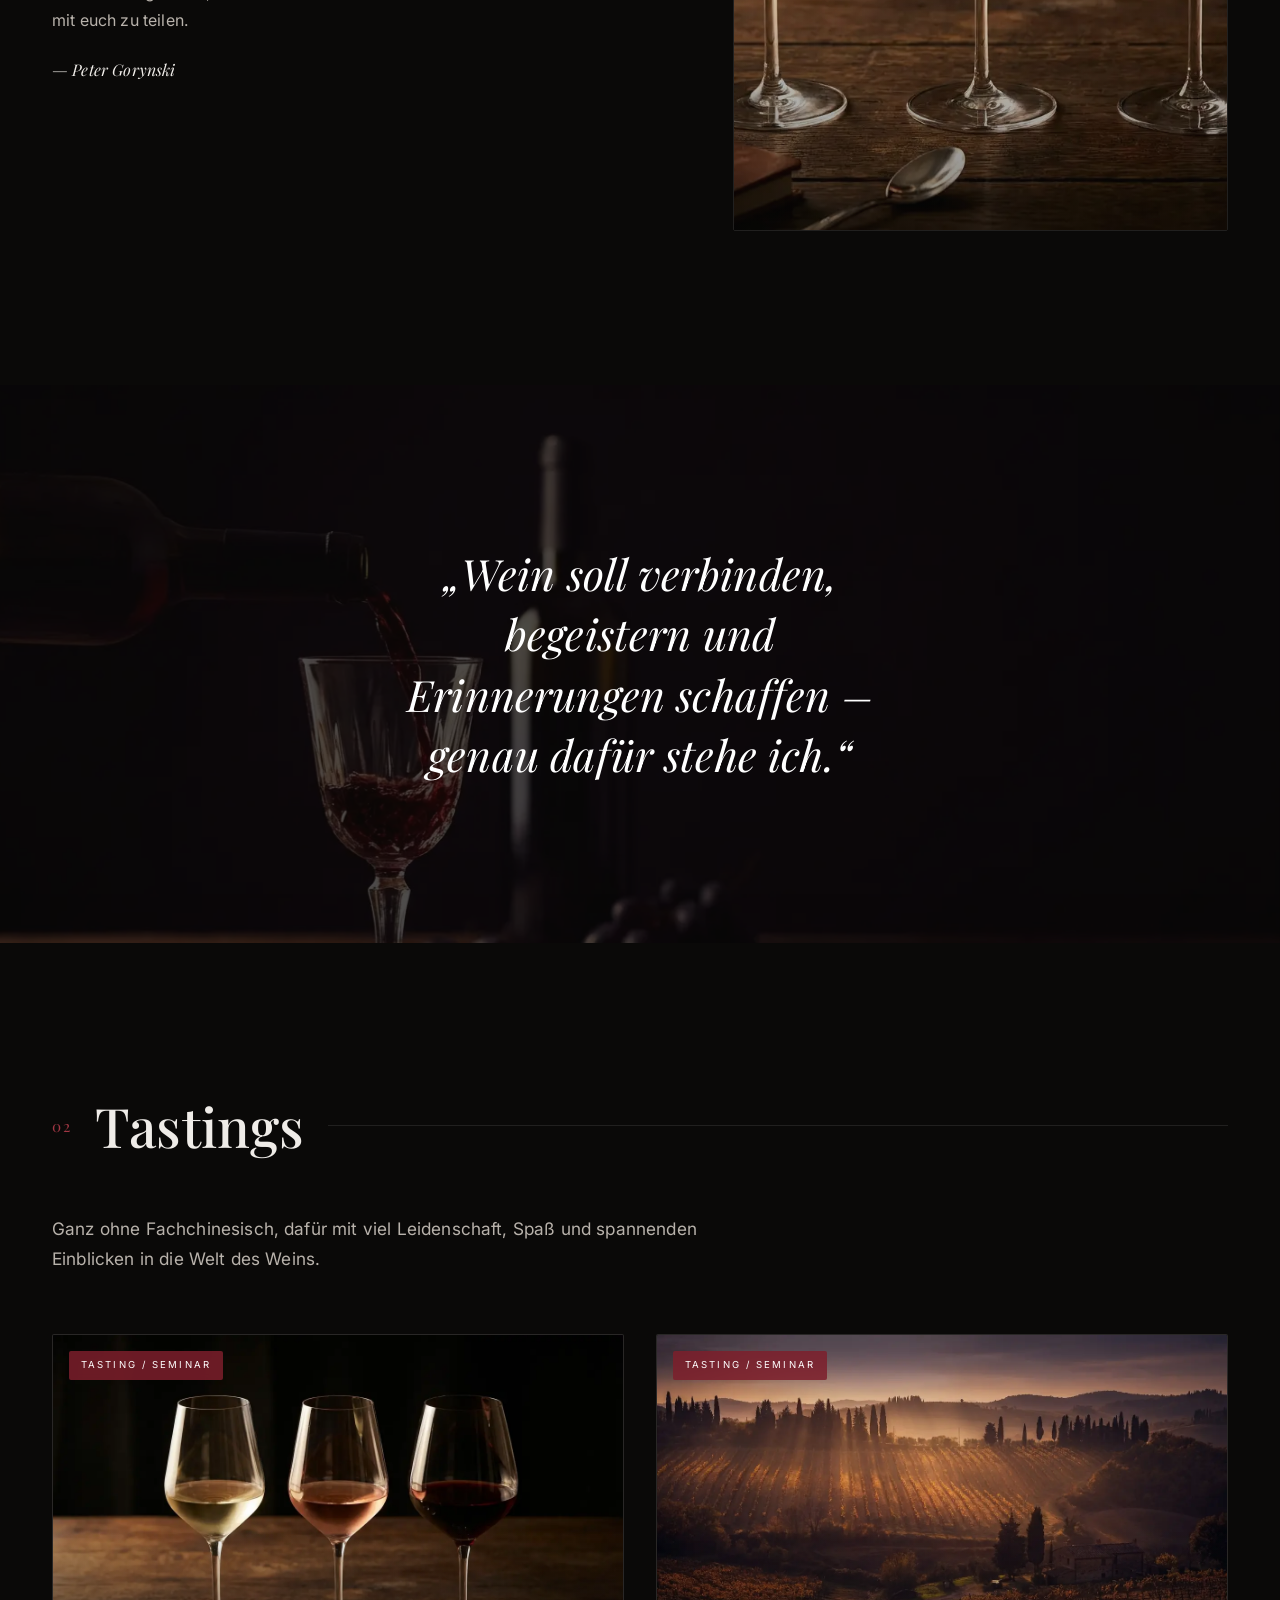
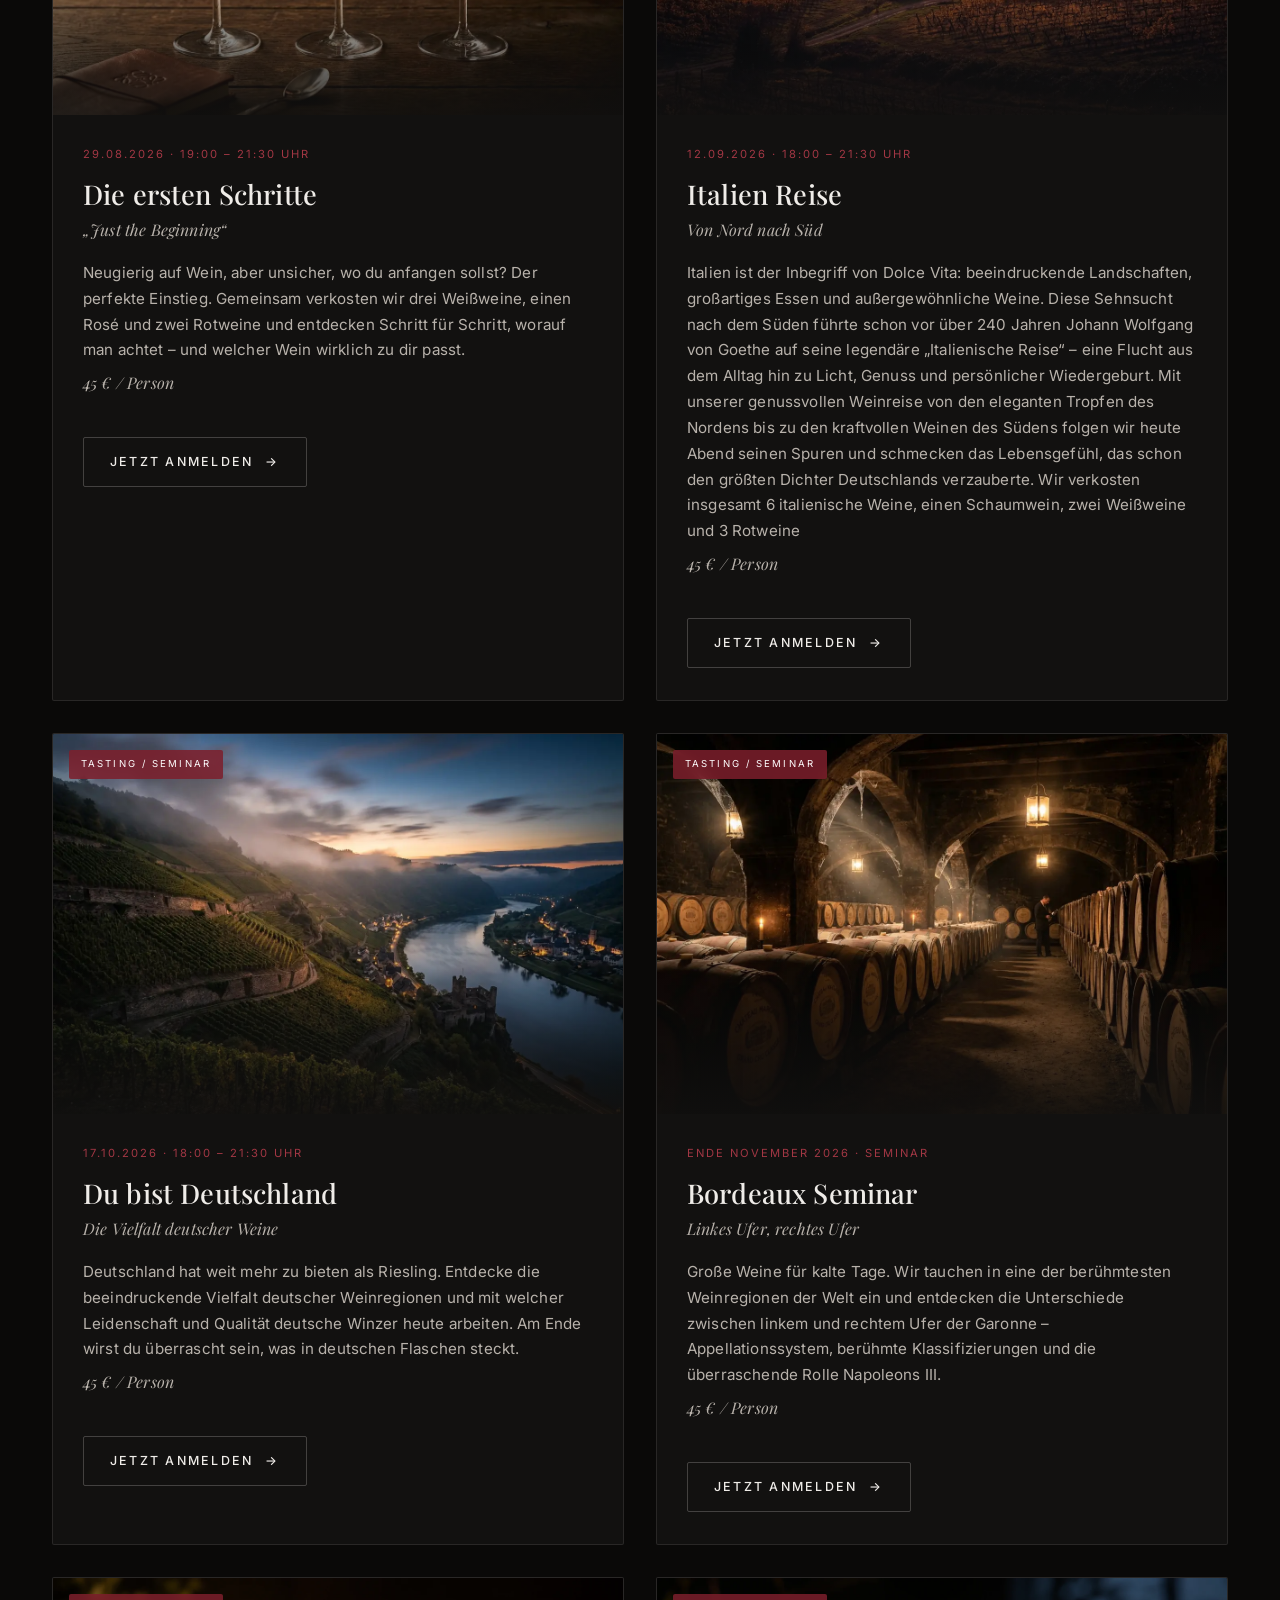
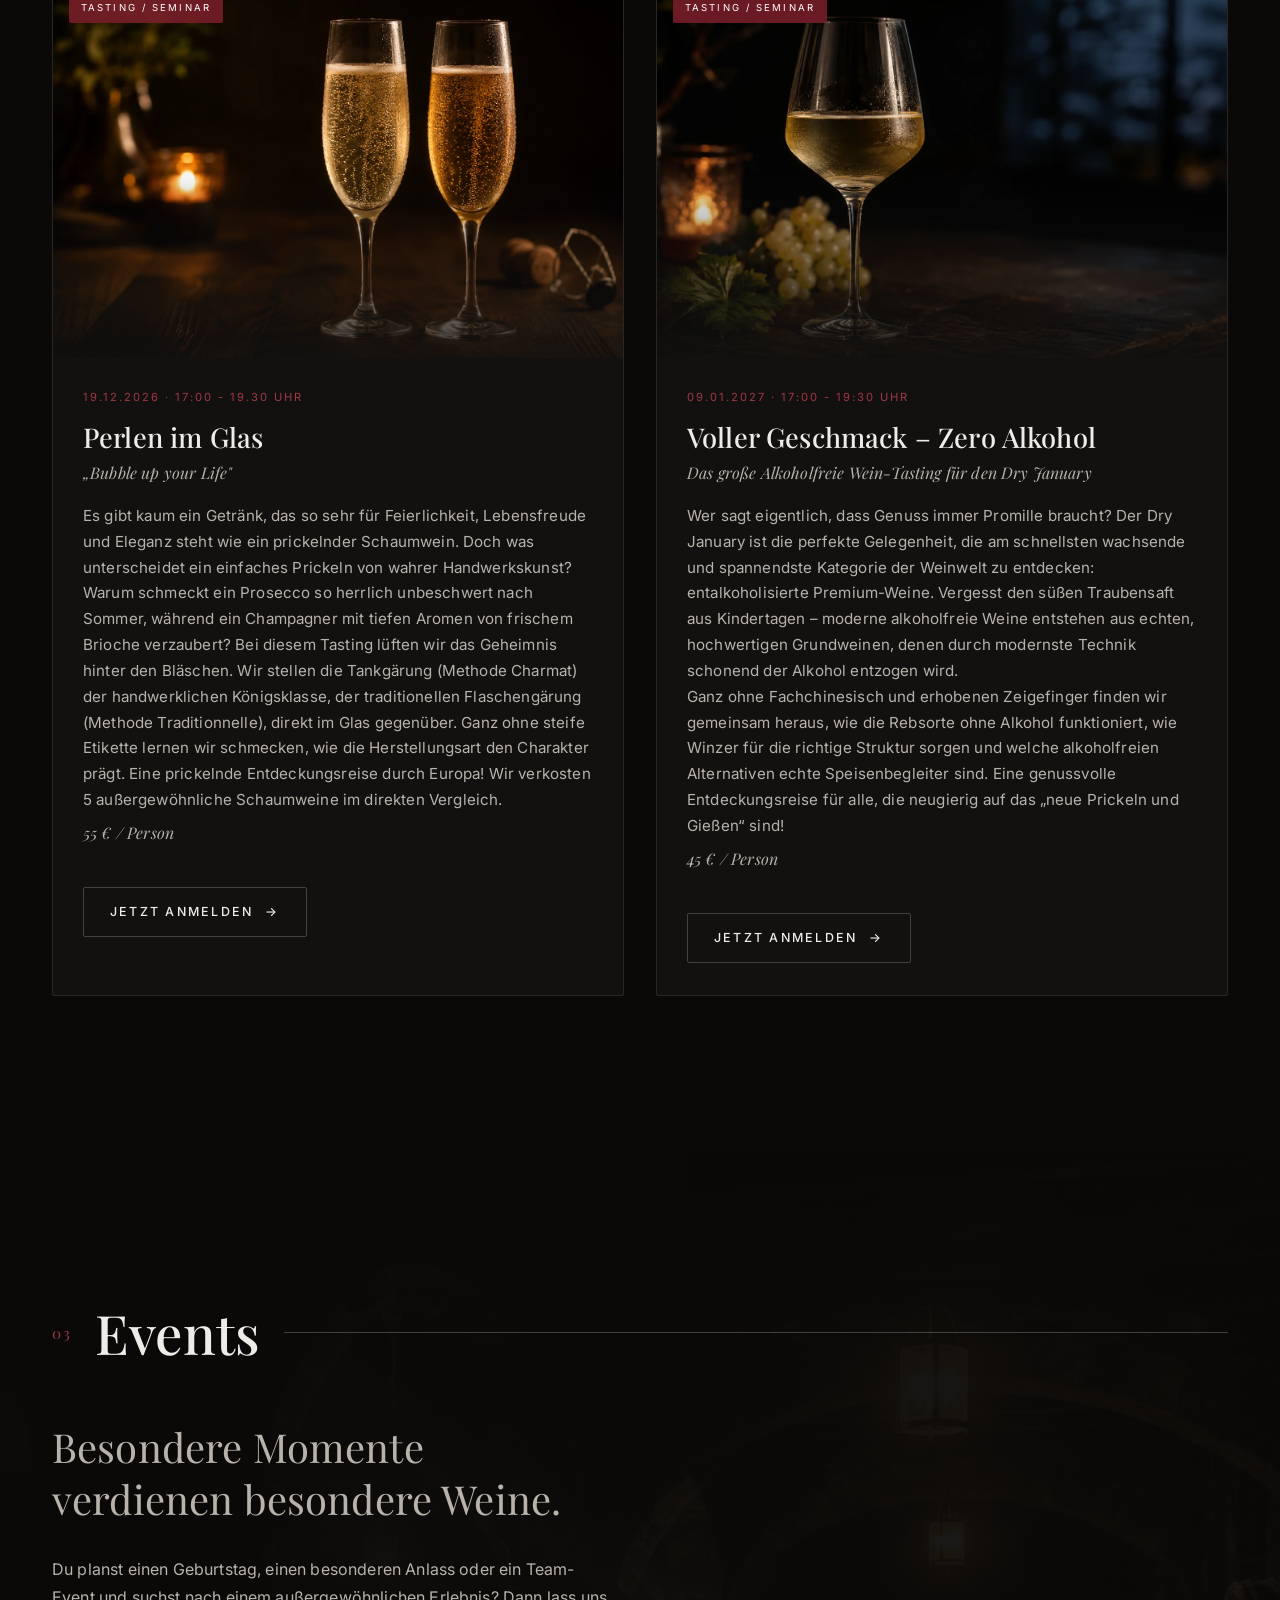
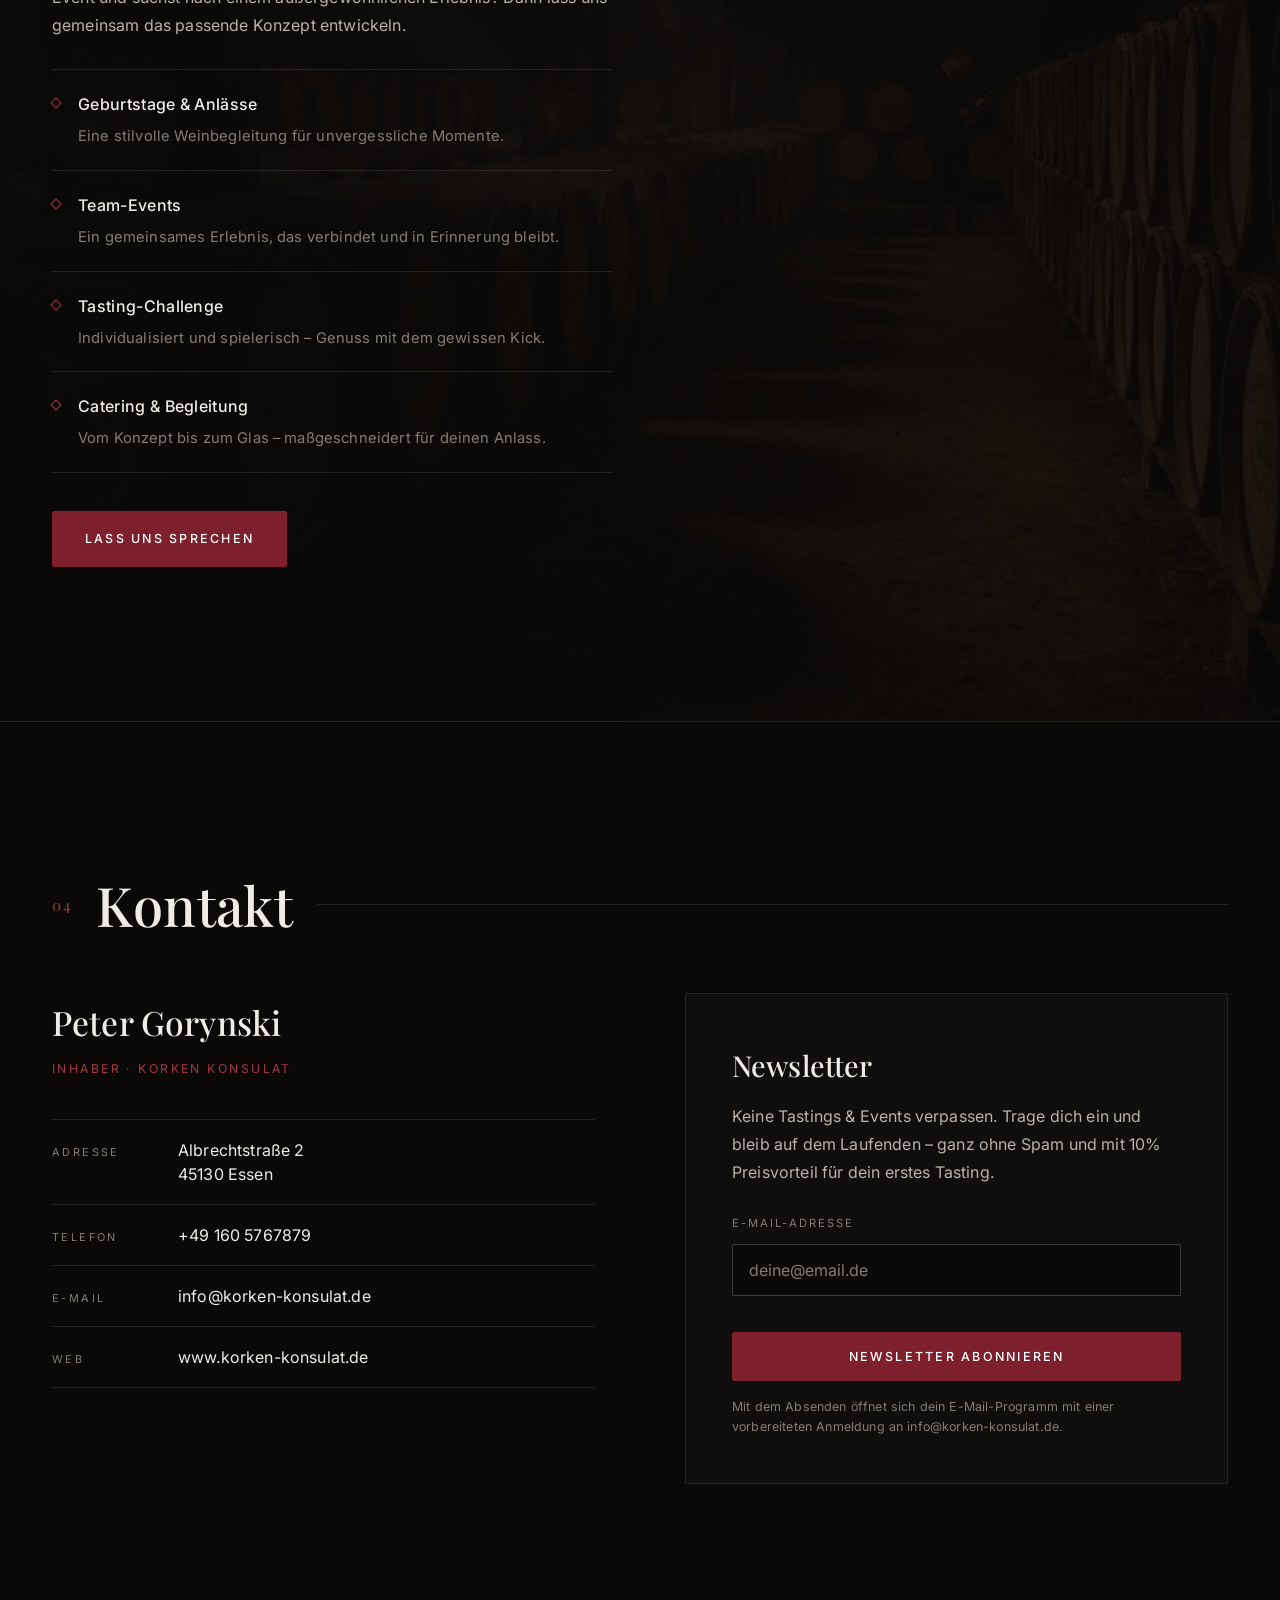
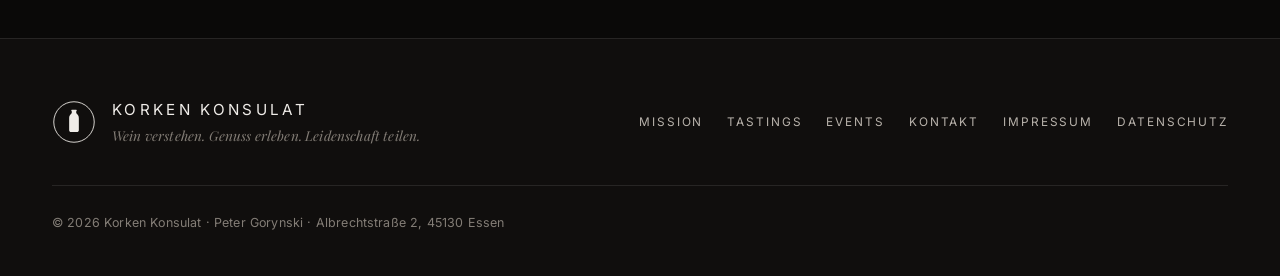
==== commit c6d58ab5: "Updates" ====
--- a/index.html
+++ b/index.html
@@ -190,6 +190,39 @@
             </div>
           </article>
 
+          <!-- Card 5 -->
+          <article class="tasting-card reveal">
+            <div class="card-media">
+              <img src="assets/img/Bubble_up_your_Life.webp" alt="Zwei elegante Gläser mit hellem und goldfarbenem Schaumwein auf einem dunklen Holztisch bei warmem Kerzenlicht" loading="lazy" />
+              <span class="card-tag">Tasting / Seminar</span>
+            </div>
+            <div class="card-body">
+              <span class="card-date">19.12.2026 · 17:00 - 19.30 Uhr</span>
+              <h3 class="card-title">Perlen im Glas</h3>
+              <p class="card-subtitle">„Bubble up your Life"</p>
+              <p class="card-text">Es gibt kaum ein Getränk, das so sehr für Feierlichkeit, Lebensfreude und Eleganz steht wie ein prickelnder Schaumwein. Doch was unterscheidet ein einfaches Prickeln von wahrer Handwerkskunst?
+Warum schmeckt ein Prosecco so herrlich unbeschwert nach Sommer, während ein Champagner mit tiefen Aromen von frischem Brioche verzaubert? Bei diesem Tasting lüften wir das Geheimnis hinter den Bläschen. Wir stellen die Tankgärung (Methode Charmat) der handwerklichen Königsklasse, der traditionellen Flaschengärung (Methode Traditionnelle), direkt im Glas gegenüber. Ganz ohne steife Etikette lernen wir schmecken, wie die Herstellungsart den Charakter prägt. Eine prickelnde Entdeckungsreise durch Europa! Wir verkosten 5 außergewöhnliche Schaumweine im direkten Vergleich.</p>
+              <p class="card-subtitle">55 € / Person</p>
+              <a class="btn btn-card" href="mailto:info@korken-konsulat.de?subject=Anmeldung%20Tasting%20%E2%80%9EDu%20bist%20Deutschland%E2%80%9C%20%E2%80%93%2017.10.2026&body=Hallo%20Peter%2C%0A%0Aich%20m%C3%B6chte%20mich%20f%C3%BCr%20das%20Tasting%20%E2%80%9EDu%20bist%20Deutschland%E2%80%9C%20am%2017.10.2026%20anmelden.%0A%0AAnzahl%20Personen%3A%20%0AName%3A%20%0ATelefon%3A%20%0A%0AViele%20Gr%C3%BC%C3%9Fe">Jetzt anmelden<span class="btn-arrow" aria-hidden="true">→</span></a>
+            </div>
+          </article>
+
+          <!-- Card 6 -->
+          <article class="tasting-card reveal">
+            <div class="card-media">
+              <img src="assets/img/Voller_Geschmack–Zero_Alkohol.webp" alt="Elegantes Glas mit entalkoholisiertem Weißwein auf einem dunklen Holztisch mit Trauben, Weinblatt und warmem Kerzenlicht" loading="lazy" />
+              <span class="card-tag">Tasting / Seminar</span>
+            </div>
+            <div class="card-body">
+              <span class="card-date">09.01.2027 · 17:00 - 19:30 Uhr</span>
+              <h3 class="card-title">Voller Geschmack – Zero Alkohol</h3>
+              <p class="card-subtitle">Das große Alkoholfreie Wein-Tasting für den Dry January</p>
+              <p class="card-text">Wer sagt eigentlich, dass Genuss immer Promille braucht? Der Dry January ist die perfekte Gelegenheit, die am schnellsten wachsende und spannendste Kategorie der Weinwelt zu entdecken: entalkoholisierte Premium-Weine. Vergesst den süßen Traubensaft aus Kindertagen – moderne alkoholfreie Weine entstehen aus echten, hochwertigen Grundweinen, denen durch modernste Technik schonend der Alkohol entzogen wird.<br />
+Ganz ohne Fachchinesisch und erhobenen Zeigefinger finden wir gemeinsam heraus, wie die Rebsorte ohne Alkohol funktioniert, wie Winzer für die richtige Struktur sorgen und welche alkoholfreien Alternativen echte Speisenbegleiter sind. Eine genussvolle Entdeckungsreise für alle, die neugierig auf das „neue Prickeln und Gießen“ sind!</p>
+			  <p class="card-subtitle">45 € / Person</p>             
+              <a class="btn btn-card" href="mailto:info@korken-konsulat.de?subject=Anmeldung%20Bordeaux%20Seminar%20%E2%80%93%20Ende%20November%202026&body=Hallo%20Peter%2C%0A%0Aich%20m%C3%B6chte%20mich%20f%C3%BCr%20das%20Bordeaux%20Seminar%20(Ende%20November%202026)%20vormerken%20lassen.%0A%0AAnzahl%20Personen%3A%20%0AName%3A%20%0ATelefon%3A%20%0A%0AViele%20Gr%C3%BC%C3%9Fe">Jetzt anmelden<span class="btn-arrow" aria-hidden="true">→</span></a>
+            </div>
+          </article>
         </div>
       </div>
     </section>
